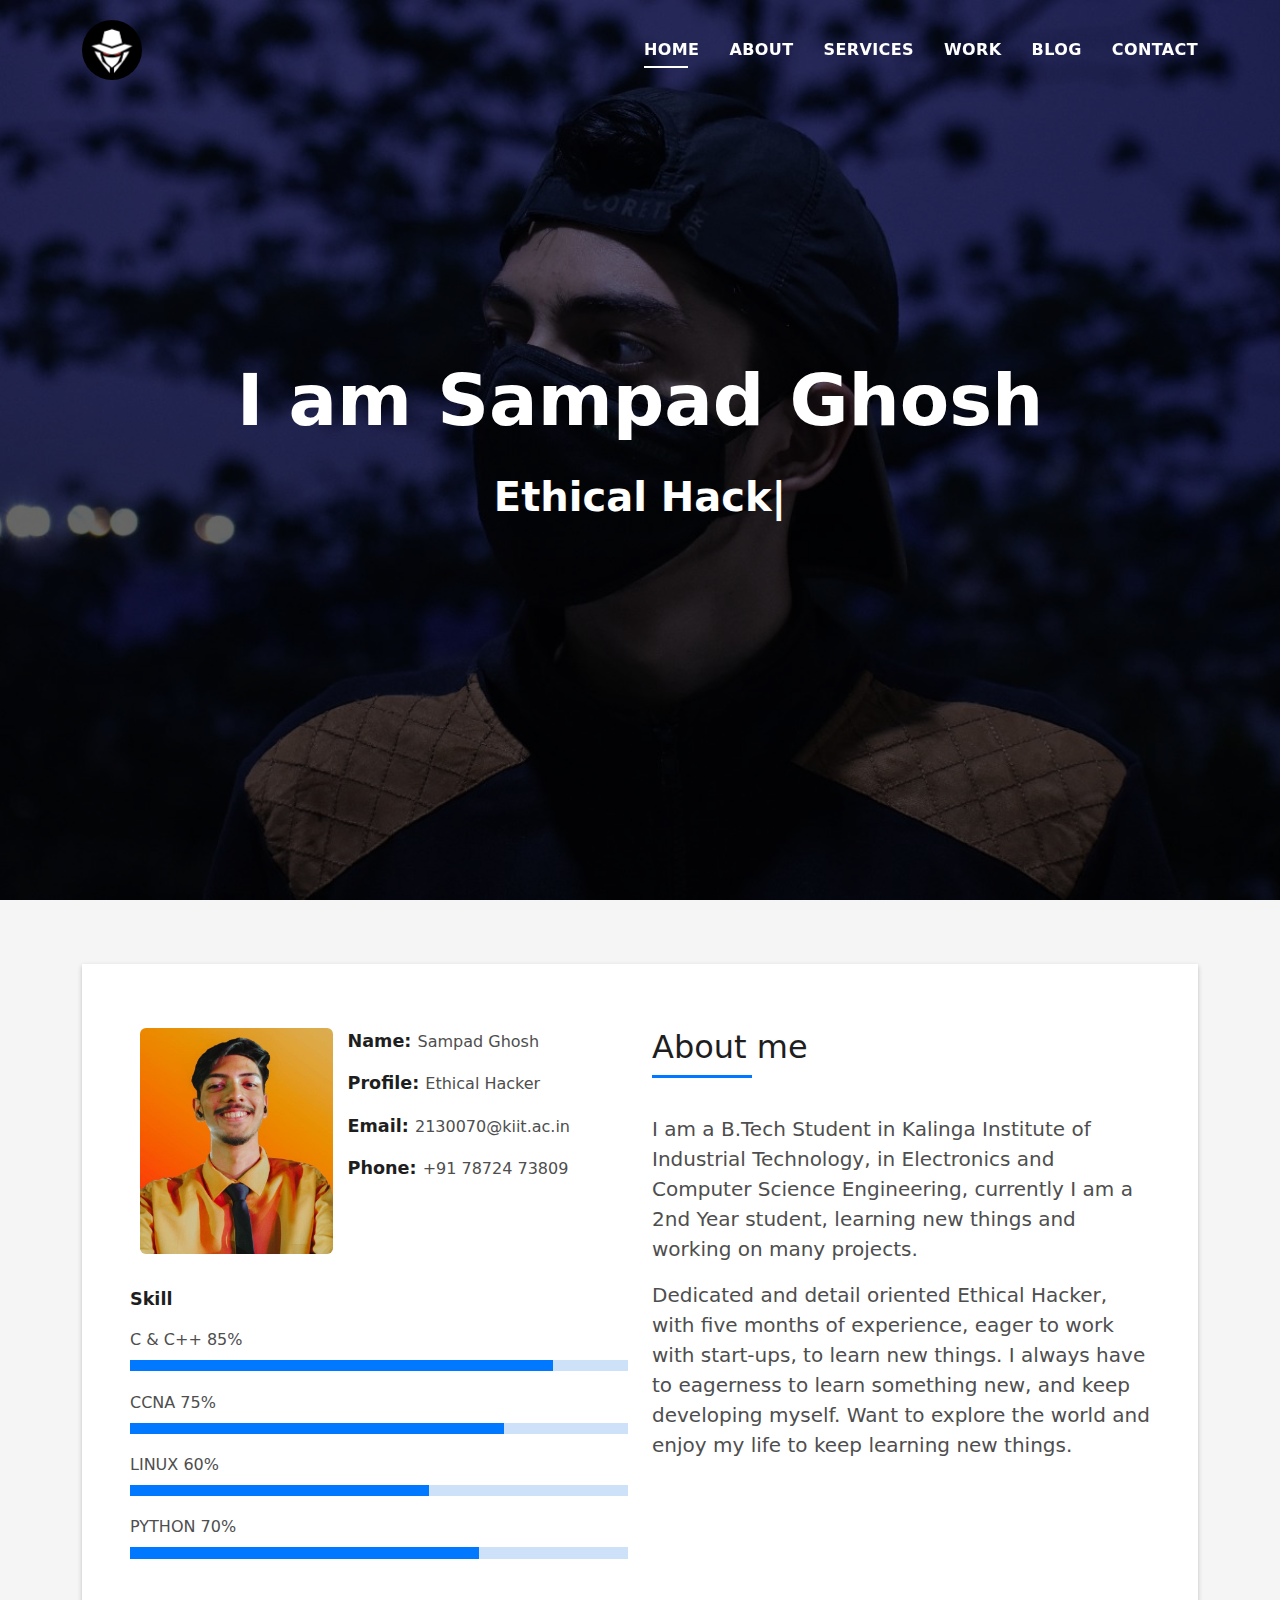
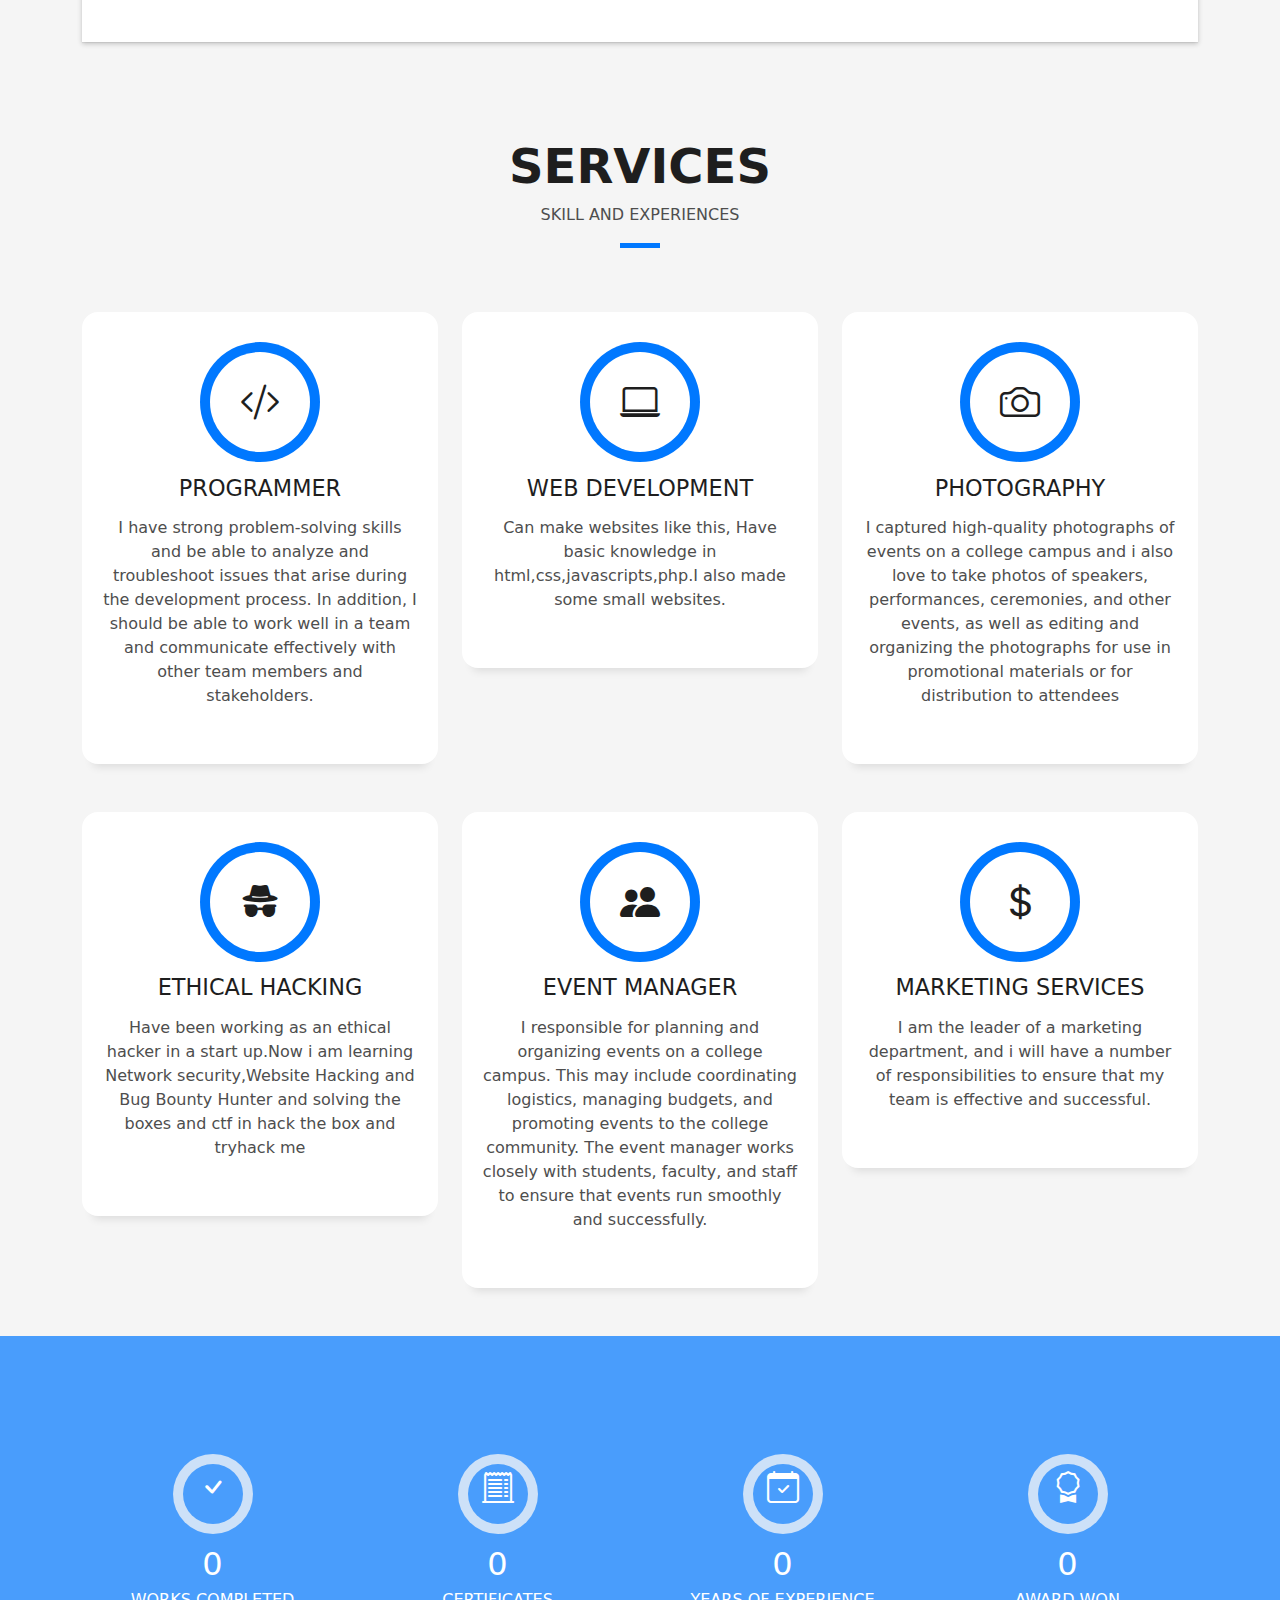
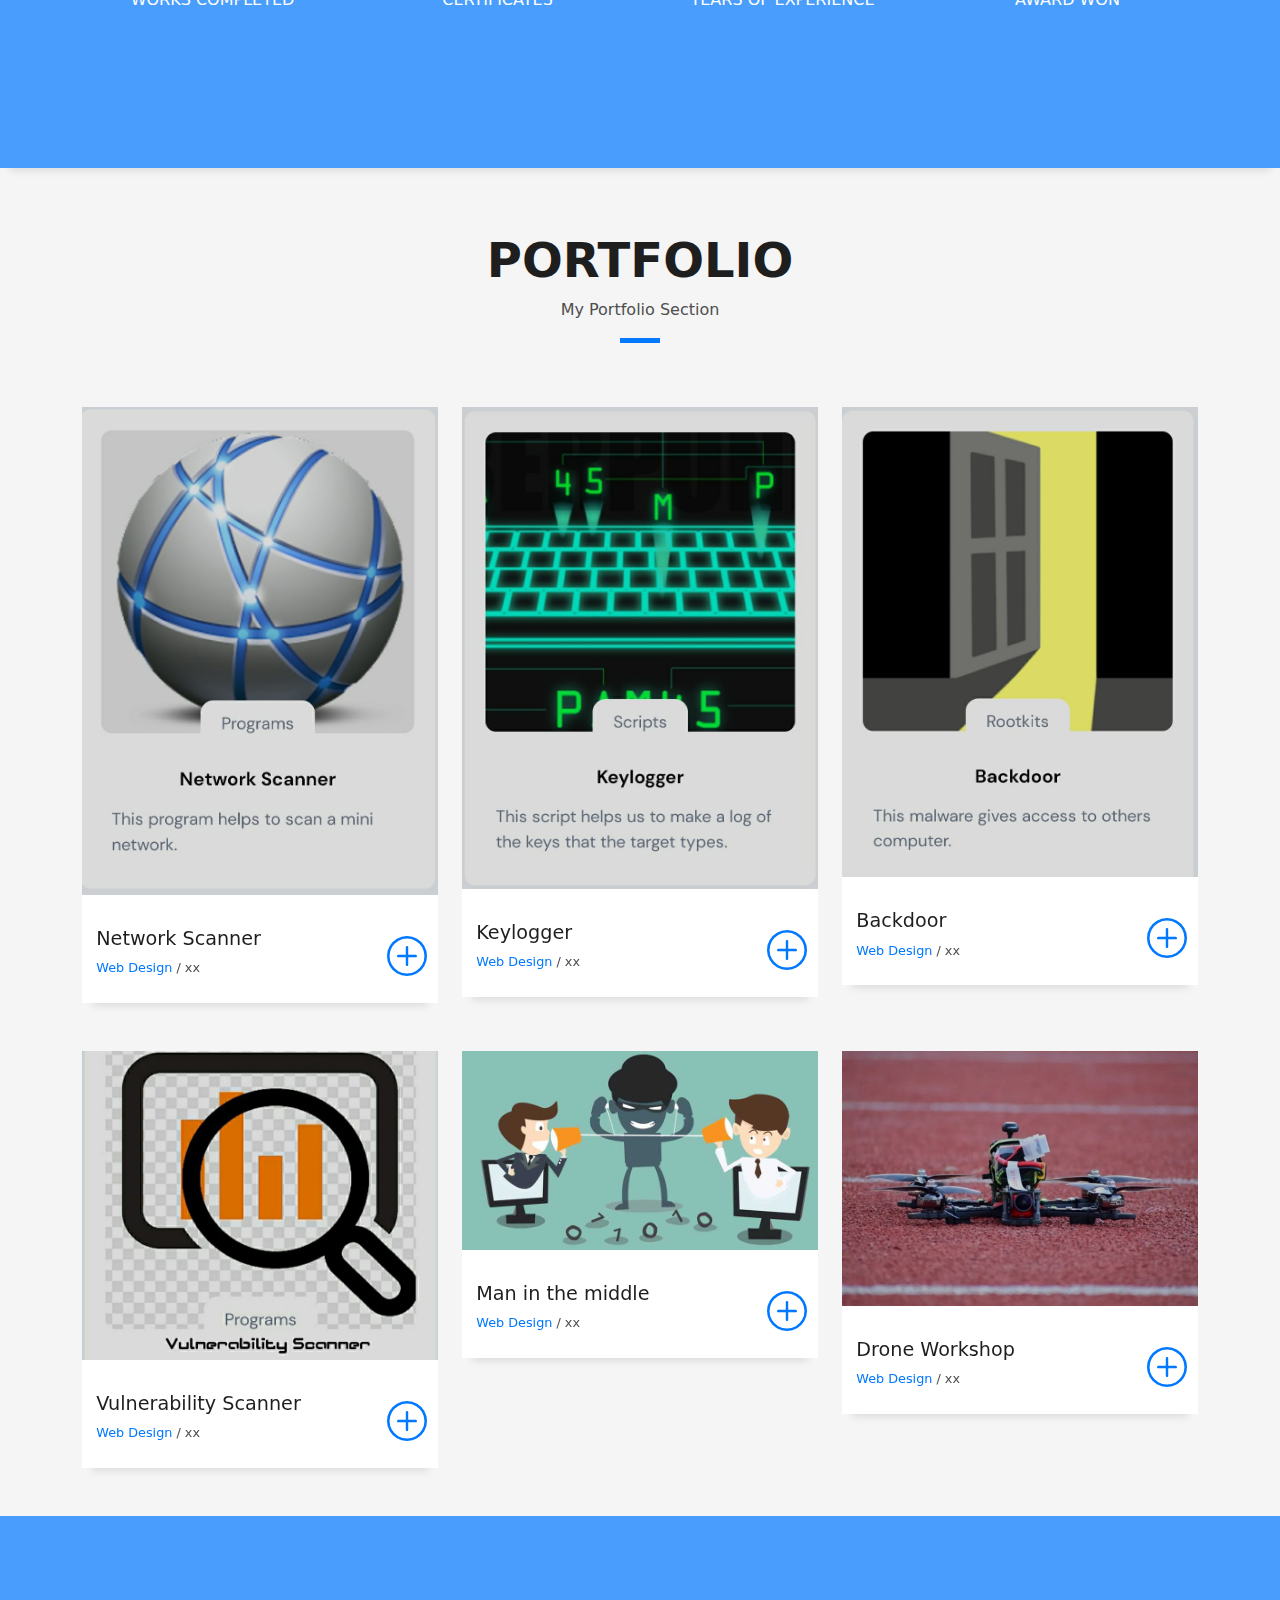
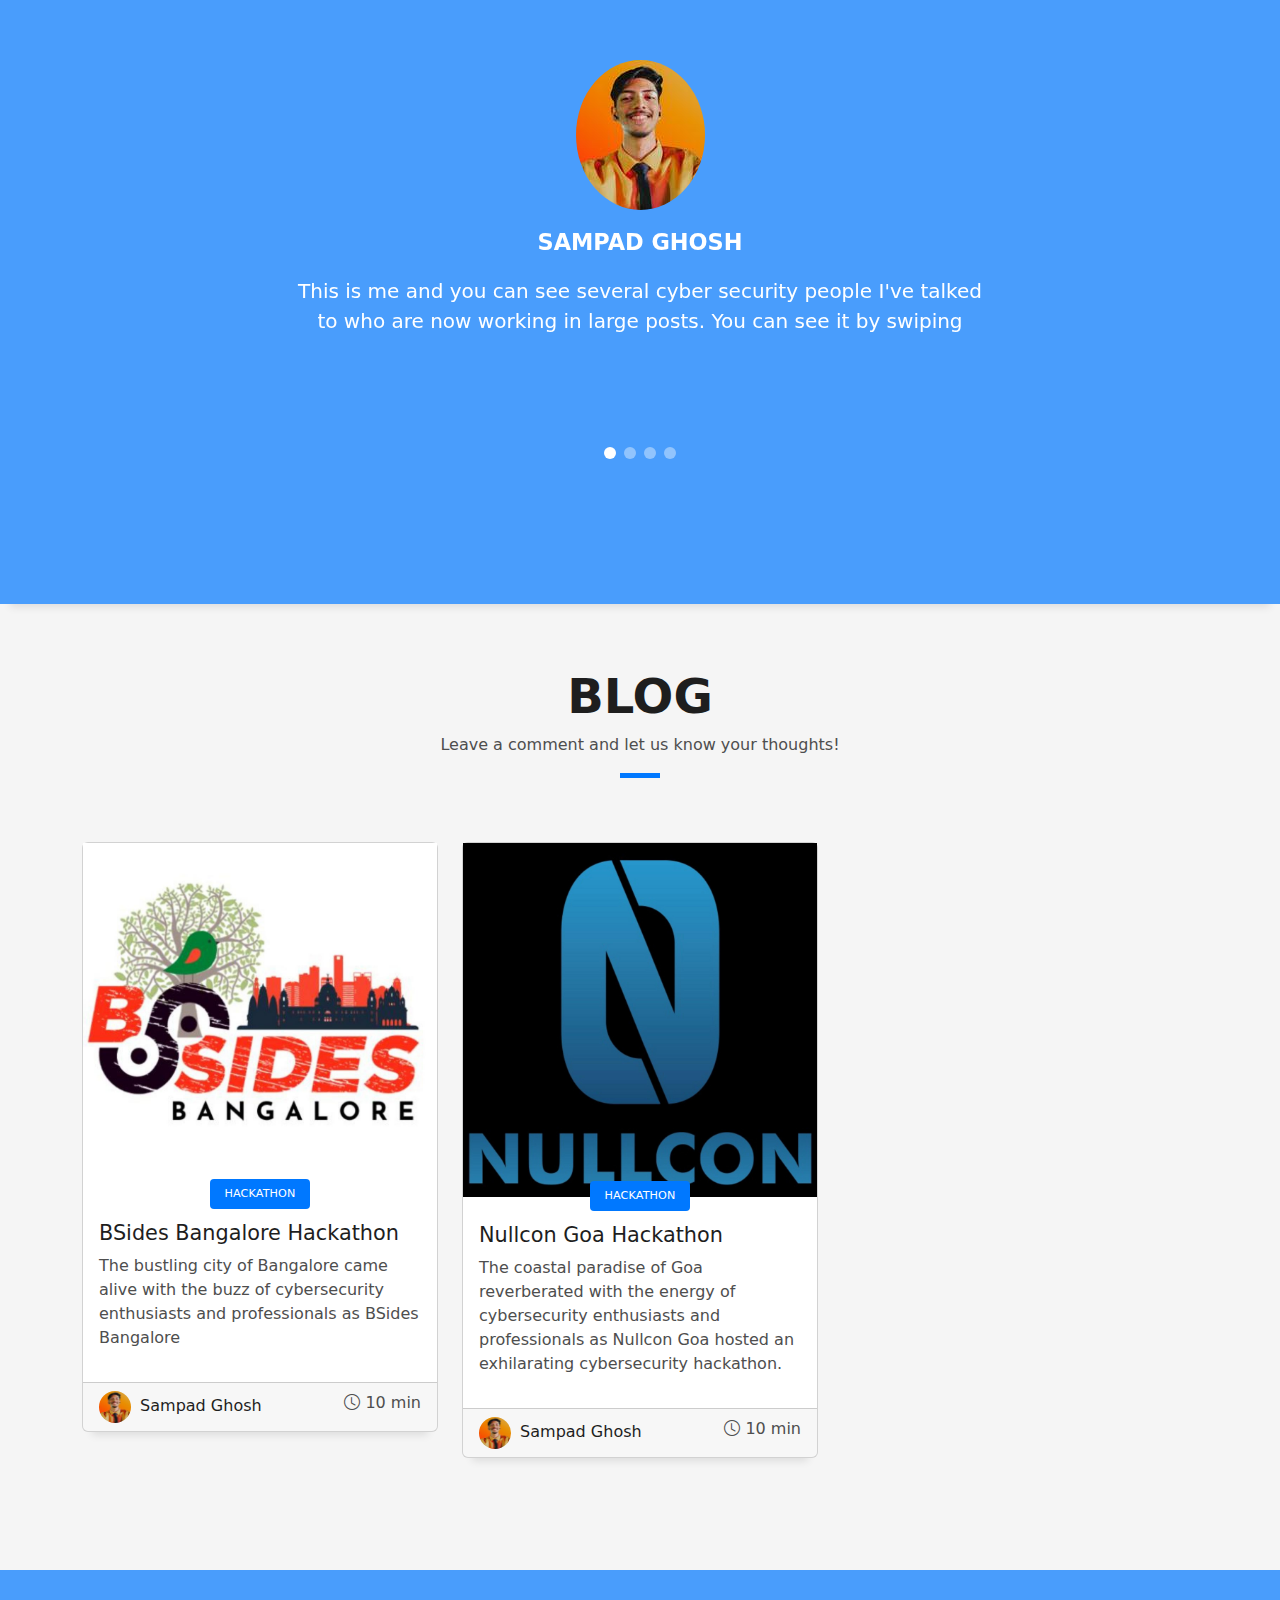
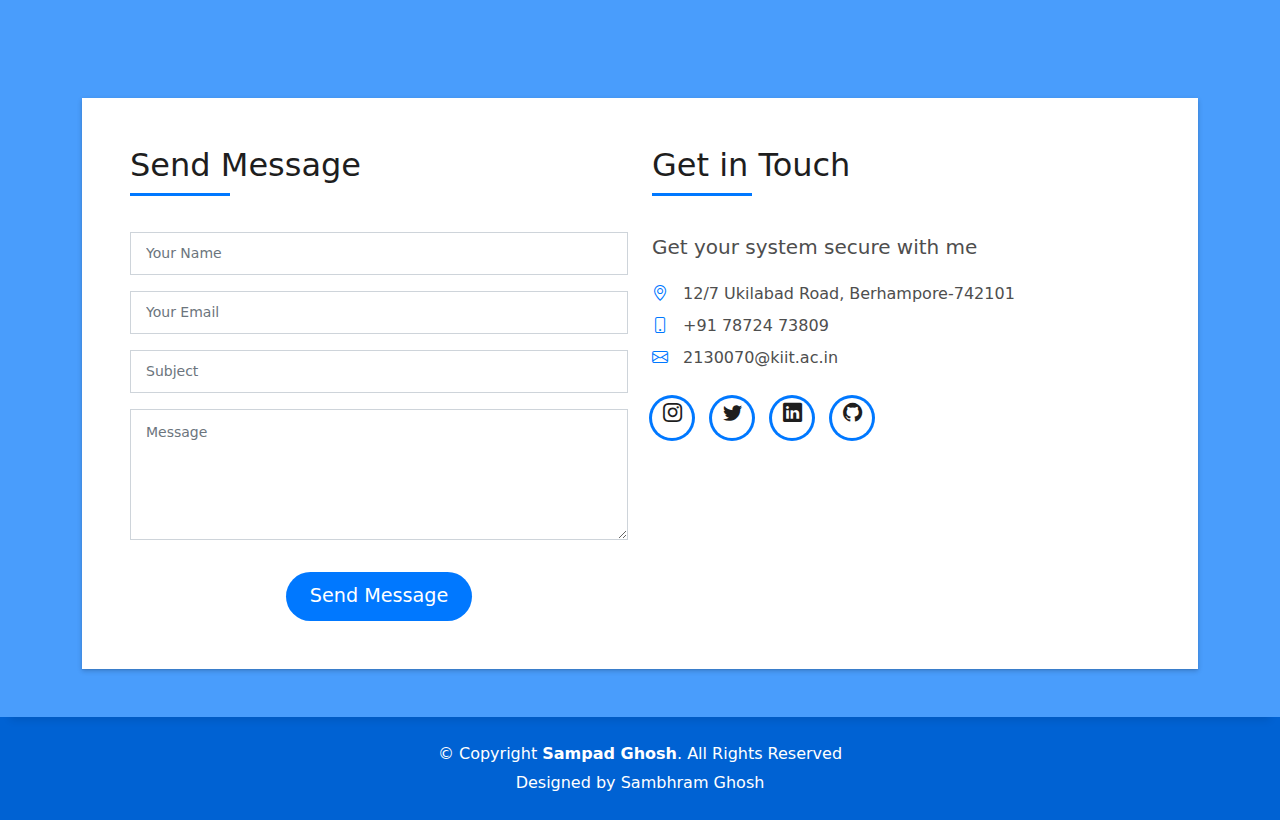
==== index.html @ 8aab6b0f "Update index.html" ====
<!DOCTYPE html>
<html lang="en">

<head>
  <meta charset="utf-8">
  <meta content="width=device-width, initial-scale=1.0" name="viewport">

  <title>Sampad Ghosh</title>
  <meta content="" name="description">
  <meta content="" name="keywords">

  <!-- Favicons -->
  <link href="assets/img/portfoliologo.jpg" rel="icon">
  <link href="assets/img/apple-touch-icon.png" rel="apple-touch-icon">

  <!-- Vendor CSS Files -->
  <link href="assets/vendor/bootstrap/css/bootstrap.min.css" rel="stylesheet">
  <link href="assets/vendor/bootstrap-icons/bootstrap-icons.css" rel="stylesheet">
  <link href="assets/vendor/glightbox/css/glightbox.min.css" rel="stylesheet">
  <link href="assets/vendor/swiper/swiper-bundle.min.css" rel="stylesheet">

  <!-- Template Main CSS File -->
  <link href="assets/css/style.css" rel="stylesheet">

  <!-- =======================================================
  * Template Name: DevFolio - v4.10.0
  * Template URL: https://bootstrapmade.com/devfolio-bootstrap-portfolio-html-template/
  * Author: BootstrapMade.com
  * License: https://bootstrapmade.com/license/
  ======================================================== -->
</head>

<body>

  <!-- ======= Header ======= -->
  <header id="header" class="fixed-top">
    <div class="container d-flex align-items-center justify-content-between">
      <img src="assets/img/portfoliologo.jpg" alt="" width="60px" height="60px" style="border-radius:50%">
      <h1 class="logo" style="float: left;"><a href="index.html"></a></h1>
      <!-- Uncomment below if you prefer to use an image logo -->
       <!--<a href="index.html" class="logo"><img src="assets/img/logo.png" alt="" class="img-fluid"></a>-->

      <nav id="navbar" class="navbar">
        <ul>
          <li><a class="nav-link scrollto active" href="#hero">Home</a></li>
          <li><a class="nav-link scrollto" href="#about">About</a></li>
          <li><a class="nav-link scrollto" href="#services">Services</a></li>
          <li><a class="nav-link scrollto " href="#work">Work</a></li>
          <li><a class="nav-link scrollto " href="#blog">Blog</a></li> 
          <!--<li class="dropdown"><a href="#"><span>Drop Down</span> <i class="bi bi-chevron-down"></i></a>
            <ul>
              <li><a href="#">Drop Down 1</a></li>
              <li class="dropdown"><a href="#"><span>Deep Drop Down</span> <i class="bi bi-chevron-right"></i></a>
                <ul>
                  <li><a href="#">Deep Drop Down 1</a></li>
                  <li><a href="#">Deep Drop Down 2</a></li>
                  <li><a href="#">Deep Drop Down 3</a></li>
                  <li><a href="#">Deep Drop Down 4</a></li>
                  <li><a href="#">Deep Drop Down 5</a></li>
                </ul>
              </li>
              <li><a href="#">Drop Down 2</a></li>
              <li><a href="#">Drop Down 3</a></li>
              <li><a href="#">Drop Down 4</a></li>
            </ul>
          </li>-->
          <li><a class="nav-link scrollto" href="#contact">Contact</a></li>
        </ul>
        <i class="bi bi-list mobile-nav-toggle"></i>
      </nav><!-- .navbar -->

    </div>
  </header><!-- End Header -->

  <!-- ======= Hero Section ======= -->
  <div id="hero" class="hero route bg-image" style="background-image: url(assets/img/back-img.jpeg)">
    <div class="overlay-itro"></div>
    <div class="hero-content display-table">
      <div class="table-cell">
        <div class="container">
          <!--<p class="display-6 color-d">Hello, world!</p>-->
          <h1 class="hero-title mb-4">I am Sampad Ghosh </h1>
          <p class="hero-subtitle"><span class="typed" data-typed-items="Ethical Hacker, Programmer, Software Student, Developer, Photographer"></span></p>
          <!-- <p class="pt-3"><a class="btn btn-primary btn js-scroll px-4" href="#about" role="button">Learn More</a></p> -->
        </div>
      </div>
    </div>
  </div><!-- End Hero Section -->

  <main id="main">

    <!-- ======= About Section ======= -->
    <section id="about" class="about-mf sect-pt4 route">
      <div class="container">
        <div class="row">
          <div class="col-sm-12">
            <div class="box-shadow-full">
              <div class="row">
                <div class="col-md-6">
                  <div class="row">
                    <div class="col-sm-6 col-md-5">
                      <div class="about-img">
                        <img src="assets/img/prof-img.jpg" class="img-fluid rounded b-shadow-a" alt="">
                      </div>
                    </div>
                    <div class="col-sm-6 col-md-7">
                      <div class="about-info">
                        <p><span class="title-s">Name: </span> <span>Sampad Ghosh</span></p>
                        <p><span class="title-s">Profile: </span> <span>Ethical Hacker</span></p>
                        <p><span class="title-s">Email: </span> <span>2130070@kiit.ac.in</span></p>
                        <p><span class="title-s">Phone: </span> <span>+91 78724 73809</span></p>
                      </div>
                    </div>
                  </div>
                  <div class="skill-mf">
                    <p class="title-s">Skill</p>
                    <span>C & C++</span> <span class="pull-right">85%</span>
                    <div class="progress">
                      <div class="progress-bar" role="progressbar" style="width: 85%;" aria-valuenow="85" aria-valuemin="0" aria-valuemax="100"></div>
                    </div>
                    <span>CCNA</span> <span class="pull-right">75%</span>
                    <div class="progress">
                      <div class="progress-bar" role="progressbar" style="width: 75%" aria-valuenow="75" aria-valuemin="0" aria-valuemax="100"></div>
                    </div>
                    <span>LINUX</span> <span class="pull-right">60%</span>
                    <div class="progress">
                      <div class="progress-bar" role="progressbar" style="width: 60%" aria-valuenow="60" aria-valuemin="0" aria-valuemax="100"></div>
                    </div>
                    <span>PYTHON</span> <span class="pull-right">70%</span>
                    <div class="progress">
                      <div class="progress-bar" role="progressbar" style="width: 70%" aria-valuenow="70" aria-valuemin="0" aria-valuemax="100"></div>
                    </div>
                  </div>
                </div>
                <div class="col-md-6">
                  <div class="about-me pt-4 pt-md-0">
                    <div class="title-box-2">
                      <h5 class="title-left">
                        About me
                      </h5>
                    </div>
                    <p class="lead">
                      I am a B.Tech Student in Kalinga Institute of Industrial Technology, in Electronics and Computer Science Engineering, currently
                      I am a 2nd Year student, learning new things and working on many projects.
                    </p>
                    <p class="lead">
                      Dedicated and detail oriented Ethical Hacker, with five months of experience, eager to work with start-ups, to learn new things.
                      I always have to eagerness to learn something new, and keep developing myself. Want to explore the world and enjoy my life to keep learning new
                      things.
                    </p>
                    <!--<p class="lead">
                      Nulla porttitor accumsan tincidunt. Quisque velit nisi, pretium ut lacinia in, elementum id enim.
                      Nulla porttitor accumsan
                      tincidunt. Mauris blandit aliquet elit, eget tincidunt nibh pulvinar a.
                    </p>
                  -->
                  </div>
                </div>
              </div>
            </div>
          </div>
        </div>
      </div>
    </section><!-- End About Section -->

    <!-- ======= Services Section ======= -->
    <section id="services" class="services-mf pt-5 route">
      <div class="container">
        <div class="row">
          <div class="col-sm-12">
            <div class="title-box text-center">
              <h3 class="title-a">
                Services
              </h3>
              <p class="subtitle-a">
                SKILL AND EXPERIENCES
              </p>
              <div class="line-mf"></div>
            </div>
          </div>
        </div>
        <div class="row">
          <div class="col-md-4">
            <div class="service-box">
              <div class="service-ico">
                <span class="ico-circle"><i class="bi bi-code-slash"></i></span>
              </div>
              <div class="service-content">
                <h2 class="s-title">Programmer</h2>
                <p class="s-description text-center">
                  I have strong problem-solving skills and be able to analyze and troubleshoot issues that arise during the development process. In addition, I should be able to work well in a team and communicate effectively with other team members and stakeholders.
                </p>
              </div>
            </div>
          </div>
          <div class="col-md-4">
            <div class="service-box">
              <div class="service-ico">
                <span class="ico-circle"><i class="bi bi-laptop"></i></span>
              </div>
              <div class="service-content">
                <h2 class="s-title">Web Development</h2>
                <p class="s-description text-center">
                  Can make websites like this, Have basic knowledge in html,css,javascripts,php.I also made some small websites.
                </p>
              </div>
            </div>
          </div>
          <div class="col-md-4">
            <div class="service-box">
              <div class="service-ico">
                <span class="ico-circle"><i class="bi bi-camera"></i></span>
              </div>
              <div class="service-content">
                <h2 class="s-title">Photography</h2>
                <p class="s-description text-center">
                  I captured high-quality photographs of events on a college campus and i also love to take photos of speakers, performances, ceremonies, and other events, as well as editing and organizing the photographs for use in promotional materials or for distribution to attendees
                </p>
              </div>
            </div>
          </div>
          <div class="col-md-4">
            <div class="service-box">
              <div class="service-ico">
                <span class="ico-circle"><i class="bi bi-incognito"></i></span>
              </div>
              <div class="service-content">
                <h2 class="s-title">Ethical Hacking</h2>
                <p class="s-description text-center">

                 Have been working as an ethical hacker in a start up.Now i am learning Network security,Website Hacking and Bug Bounty Hunter and solving the boxes and ctf in hack the box and tryhack me
                </p>
              </div>
            </div>
          </div>
          <div class="col-md-4">
            <div class="service-box">
              <div class="service-ico">
                <span class="ico-circle"><i class="bi bi-people-fill"></i></span>
              </div>
              <div class="service-content">
                <h2 class="s-title">Event Manager</h2>
                <p class="s-description text-center">
                  I responsible for planning and organizing events on a college campus. This may include coordinating logistics, managing budgets, and promoting events to the college community. The event manager works closely with students, faculty, and staff to ensure that events run smoothly and successfully.
                  
                  
                </p>
              </div>
            </div>
          </div>
          <div class="col-md-4">
            <div class="service-box">
              <div class="service-ico">
                <span class="ico-circle"><i class="bi bi-currency-dollar"></i></span>
              </div>
              <div class="service-content">
                <h2 class="s-title">Marketing Services</h2>
                <p class="s-description text-center">
                  I am the leader of a marketing department, and i will have a number of responsibilities to ensure that my team is effective and successful.
                </p>
              </div>
            </div>
          </div>
        </div>
      </div>
    </section><!-- End Services Section -->

    <!-- ======= Counter Section ======= -->
    <div class="section-counter paralax-mf bg-image" style="background-image: url(assets/img/counters-bg.jpg)">
      <div class="overlay-mf"></div>
      <div class="container position-relative">
        <div class="row">
          <div class="col-sm-3 col-lg-3">
            <div class="counter-box counter-box pt-4 pt-md-0">
              <div class="counter-ico">
                <span class="ico-circle"><i class="bi bi-check"></i></span>
              </div>
              <div class="counter-num">
                <p data-purecounter-start="0" data-purecounter-end="4" data-purecounter-duration="1" class="counter purecounter"></p>
                <span class="counter-text">WORKS COMPLETED</span>
              </div>
            </div>
          </div>
          <div class="col-sm-3 col-lg-3">
            <div class="counter-box pt-4 pt-md-0">
              <div class="counter-ico">
                <span class="ico-circle"><i class="bi bi-receipt-cutoff"></i></span>
              </div>
              <div class="counter-num">
                <p data-purecounter-start="0" data-purecounter-end="8" data-purecounter-duration="1" class="counter purecounter"></p>
                <span class="counter-text">CERTIFICATES</span>
              </div>
            </div>
          </div>
          <div class="col-sm-3 col-lg-3">
            <div class="counter-box pt-4 pt-md-0">
              <div class="counter-ico">
                <span class="ico-circle"><i class="bi bi-calendar-check"></i></span>
              </div>
              <div class="counter-num">
                <p data-purecounter-start="0" data-purecounter-end="2" data-purecounter-duration="1" class="counter purecounter"></p>
                <span class="counter-text">YEARS OF EXPERIENCE</span>
              </div>
            </div>
          </div>
          <div class="col-sm-3 col-lg-3">
            <div class="counter-box pt-4 pt-md-0">
              <div class="counter-ico">
                <span class="ico-circle"><i class="bi bi-award"></i></span>
              </div>
              <div class="counter-num">
                <p data-purecounter-start="0" data-purecounter-end="2" data-purecounter-duration="1" class="counter purecounter"></p>
                <span class="counter-text">AWARD WON</span>
              </div>
            </div>
          </div>
        </div>
      </div>
    </div><!-- End Counter Section -->

    <!-- ======= Portfolio Section ======= -->
    <section id="work" class="portfolio-mf sect-pt4 route">
      <div class="container">
        <div class="row">
          <div class="col-sm-12">
            <div class="title-box text-center">
              <h3 class="title-a">
                Portfolio
              </h3>
              <p class="subtitle-a">
                My Portfolio Section
              </p>
              <div class="line-mf"></div>
            </div>
          </div>
        </div>
        <div class="row">
          <div class="col-md-4">
            <div class="work-box">
              <a href="assets/img/Network Scanner.jpg" data-gallery="portfolioGallery" class="portfolio-lightbox">
                <div class="work-img">
                  <img src="assets/img/Network Scanner.jpg" alt="" class="img-fluid">
                </div>
              </a>
              <div class="work-content">
                <div class="row">
                  <div class="col-sm-8">
                    <h2 class="w-title">Network Scanner</h2>
                    <div class="w-more">
                      <span class="w-ctegory">Web Design</span> / <span class="w-date">xx</span>
                    </div>
                  </div>
                  <div class="col-sm-4">
                    <div class="w-like">
                      <a href="portfolio-details.html"> <span class="bi bi-plus-circle"></span></a>
                    </div>
                  </div>
                </div>
              </div>
            </div>
          </div>
          <div class="col-md-4">
            <div class="work-box">
              <a href="assets/img/Keylogger.jpg" data-gallery="portfolioGallery" class="portfolio-lightbox">
                <div class="work-img">
                  <img src="assets/img/Keylogger.jpg" alt="" class="img-fluid">
                </div>
              </a>
              <div class="work-content">
                <div class="row">
                  <div class="col-sm-8">
                    <h2 class="w-title">Keylogger</h2>
                    <div class="w-more">
                      <span class="w-ctegory">Web Design</span> / <span class="w-date">xx</span>
                    </div>
                  </div>
                  <div class="col-sm-4">
                    <div class="w-like">
                      <a href="portfolio-details2.html"> <span class="bi bi-plus-circle"></span></a>
                    </div>
                  </div>
                </div>
              </div>
            </div>
          </div>
          <div class="col-md-4">
            <div class="work-box">
              <a href="assets/img/Backdoor.jpg" data-gallery="portfolioGallery" class="portfolio-lightbox">
                <div class="work-img">
                  <img src="assets/img/Backdoor.jpg" alt="" class="img-fluid">
                </div>
              </a>
              <div class="work-content">
                <div class="row">
                  <div class="col-sm-8">
                    <h2 class="w-title">Backdoor</h2>
                    <div class="w-more">
                      <span class="w-ctegory">Web Design</span> / <span class="w-date">xx</span>
                    </div>
                  </div>
                  <div class="col-sm-4">
                    <div class="w-like">
                      <a href="portfolio-details3.html"> <span class="bi bi-plus-circle"></span></a>
                    </div>
                  </div>
                </div>
              </div>
            </div>
          </div>
          <div class="col-md-4">
            <div class="work-box">
              <a href="assets/img/Vulnerability.jpg" data-gallery="portfolioGallery" class="portfolio-lightbox">
                <div class="work-img">
                  <img src="assets/img/Vulnerability.jpg" alt="" class="img-fluid">
                </div>
              </a>
              <div class="work-content">
                <div class="row">
                  <div class="col-sm-8">
                    <h2 class="w-title">Vulnerability Scanner</h2>
                    <div class="w-more">
                      <span class="w-ctegory">Web Design</span> / <span class="w-date">xx</span>
                    </div>
                  </div>
                  <div class="col-sm-4">
                    <div class="w-like">
                      <a href="portfolio-details4.html"> <span class="bi bi-plus-circle"></span></a>
                    </div>
                  </div>
                </div>
              </div>
            </div>
          </div>
          <div class="col-md-4">
            <div class="work-box">
              <a href="assets/img/Maninthemiddle.jpg" data-gallery="portfolioGallery" class="portfolio-lightbox">
                <div class="work-img">
                  <img src="assets/img/Maninthemiddle.jpg" alt="" class="img-fluid">
                </div>
              </a>
              <div class="work-content">
                <div class="row">
                  <div class="col-sm-8">
                    <h2 class="w-title">Man in the middle</h2>
                    <div class="w-more">
                      <span class="w-ctegory">Web Design</span> / <span class="w-date">xx</span>
                    </div>
                  </div>
                  <div class="col-sm-4">
                    <div class="w-like">
                      <a href="portfolio-details5.html"> <span class="bi bi-plus-circle"></span></a>
                    </div>
                  </div>
                </div>
              </div>
            </div>
          </div>
          <div class="col-md-4">
            <div class="work-box">
              <a href="assets/img/Drone.jpg" data-gallery="portfolioGallery" class="portfolio-lightbox">
                <div class="work-img">
                  <img src="assets/img/Drone.jpg" alt="" class="img-fluid">
                </div>
              </a>
              <div class="work-content">
                <div class="row">
                  <div class="col-sm-8">
                    <h2 class="w-title">Drone Workshop</h2>
                    <div class="w-more">
                      <span class="w-ctegory">Web Design</span> / <span class="w-date">xx</span>
                    </div>
                  </div>
                  <div class="col-sm-4">
                    <div class="w-like">
                      <a href="portfolio-details6.html"> <span class="bi bi-plus-circle"></span></a>
                    </div>
                  </div>
                </div>
              </div>
            </div>
          </div>

        </div>
      </div>
    </section><!-- End Portfolio Section -->

    <!-- ======= Testimonials Section ======= -->
    <div class="testimonials paralax-mf bg-image" style="background-image: url(assets/img/overlay-bg.jpg)">
      <div class="overlay-mf"></div>
      <div class="container">
        <div class="row">
          <div class="col-md-12">

            <div class="testimonials-slider swiper" data-aos="fade-up" data-aos-delay="100">
              <div class="swiper-wrapper">

                <div class="swiper-slide">
                  <div class="testimonial-box">
                    <div class="author-test">
                      <img src="assets/img/testimonial-2.jpg" alt="" class="rounded-circle b-shadow-a">
                      <span class="author">SAMPAD GHOSH</span>
                    </div>
                    <div class="content-test">
                      <p class="description lead">
                        This is me and you can see several cyber security people I've talked to who are now working in large posts.  You can see it by swiping
                      </p>
                    </div>
                  </div>
                </div><!-- End testimonial item -->

                <div class="swiper-slide">
                  <div class="testimonial-box">
                    <div class="author-test">
                      <img src="assets/img/testimonial-4.jpg" alt="" class="rounded-circle b-shadow-a">
                      <span class="author">Sneha Banerjee</span>
                    </div>
                    <div class="content-test">
                      <p class="description lead">
                        Hlw Sampad! nice to meet you, My name is SNEHA BANERJEE and I'm working as an Azure Red Team professional, I simulate cyberattacks and enhance the security of Azure environments through penetration testing and red teaming exercises.
                      </p>
                    </div>
                  </div>
                </div><!-- End testimonial item -->
                <div class="swiper-slide">
                  <div class="testimonial-box">
                    <div class="author-test">
                      <img src="assets/img/testimonial-5.jpg" alt="" class="rounded-circle b-shadow-a">
                      <span class="author">Rohit Gautam</span>
                    </div>
                    <div class="content-test">
                      <p class="description lead"> 
                        Hlw Sampad! nice to meet you, My name is ROHIT GAUTAM and i'm working as an Entrepreneur,teacher,content creator,cybersecurity Evangelist 
                      </p>
                    </div>
                  </div>
                </div><!-- End testimonial item -->
                <div class="swiper-slide">
                  <div class="testimonial-box">
                    <div class="author-test">
                      <img src="assets/img/testimonial-6.jpg" alt="" class="rounded-circle b-shadow-a">
                      <span class="author">SAUMAY SRIVASTAVA</span>
                    </div>
                    <div class="content-test">
                      <p class="description lead">
                        Hlw Sampad! nice to meet you, My name is SAUMAY SRIVASTAVA and i'm working as an Darkweb Inhreat Intelligence Researcher and also i'm the founder at Threatcops.com.
                      </p>
                    </div>
                  </div>
                </div><!-- End testimonial item -->
              </div>
              <div class="swiper-pagination"></div>
            </div>
          

            <!-- <div id="testimonial-mf" class="owl-carousel owl-theme">
          
        </div> -->
          </div>
        </div>
      </div>
    </div><!-- End Testimonials Section -->

    <!-- ======= Blog Section ======= -->

     <section id="blog" class="blog-mf sect-pt4 route">
      <div class="container">
        <div class="row">
          <div class="col-sm-12">
            <div class="title-box text-center">
              <h3 class="title-a">
                Blog
              </h3>
              <p class="subtitle-a">
                Leave a comment and let us know your thoughts!
              </p>
              <div class="line-mf"></div>
            </div>
          </div>
        </div>
        <div class="row">
          <div class="col-md-4">
            <div class="card card-blog">
              <div class="card-img">
                <a href="blog-single.html"><img src="assets/img/post-1.jpg" alt="" class="img-fluid"></a>
              </div>
              <div class="card-body">
                <div class="card-category-box">
                  <div class="card-category">
                    <h6 class="category"> Hackathon</h6>
                  </div>
                </div>
                <h3 class="card-title"><a href="blog-single.html">BSides Bangalore Hackathon </a></h3>
                <p class="card-description">
                  The bustling city of Bangalore came alive with the buzz of 
                  cybersecurity enthusiasts and professionals 
                  as BSides Bangalore
                </p> 
              </div>
              <div class="card-footer">
                <div class="post-author">
                  <a href="#">
                    <img src="assets/img/testimonial-2.jpg" alt="" class="avatar rounded-circle">
                    <span class="author">Sampad Ghosh</span>
                  </a>
                </div>
                <div class="post-date">
                  <span class="bi bi-clock"></span> 10 min
                </div>
              </div>
            </div>
          </div>
          <div class="col-md-4">
            <div class="card card-blog">
              <div class="card-img">
                <a href="blog_2-single..html"><img src="assets/img/post-2.jpg" alt="" class="img-fluid"></a>
              </div>
              <div class="card-body">
                <div class="card-category-box">
                  <div class="card-category">
                    <h6 class="category">Hackathon </h6>
                  </div>
                </div>
                <h3 class="card-title"><a href="blog_2-single..html">Nullcon Goa Hackathon </a></h3>
                <p class="card-description">
                  The coastal paradise of Goa reverberated with the energy of cybersecurity enthusiasts and professionals as Nullcon Goa hosted an exhilarating cybersecurity hackathon.
                </p>
              </div>
              
              <div class="card-footer">
                <div class="post-author">
                  <a href="#">
                    <img src="assets/img/testimonial-2.jpg" alt="" class="avatar rounded-circle">
                    <span class="author">Sampad Ghosh</span>
                  </a>
                </div>
                <div class="post-date">
                  <span class="bi bi-clock"></span> 10 min
                </div>
              </div>
            </div>
          </div>
          <!--<div class="col-md-4">
            <div class="card card-blog">
              <div class="card-img">
                <a href="blog-single.html"><img src="assets/img/post-3.jpg" alt="" class="img-fluid"></a>
              </div>

              <div class="card-body">
                <div class="card-category-box">
                  <div class="card-category">
                    <h6 class="category">Web Design</h6>
                  </div>
                </div>
                <h3 class="card-title"><a href="blog-single.html">See more ideas about Travel</a></h3>
                <p class="card-description">
                  Proin eget tortor risus. Pellentesque in ipsum id orci porta dapibus. Praesent sapien massa, convallis
                  a pellentesque nec,
                  egestas non nisi.
                </p>
              </div>
              <div class="card-footer">
                <div class="post-author">
                  <a href="#">
                    <img src="assets/img/testimonial-2.jpg" alt="" class="avatar rounded-circle">
                    <span class="author">Sampad Ghosh</span>
                  </a>
                </div>
                <div class="post-date">
                  <span class="bi bi-clock"></span> 10 min
                </div>
              </div>
            </div>
          </div>
        </div>
      </div>-->
    
    </section><!-- End Blog Section -->
  

    <!-- ======= Contact Section ======= -->
    <section id="contact" class="paralax-mf footer-paralax bg-image sect-mt4 route" style="background-image: url(assets/img/overlay-bg.jpg)">
      <div class="overlay-mf"></div>
      <div class="container">
        <div class="row">
          <div class="col-sm-12">
            <div class="contact-mf">
              <div id="contact" class="box-shadow-full">
                <div class="row">
                  <div class="col-md-6">
                    <div class="title-box-2">
                      <h5 class="title-left">
                        Send Message
                      </h5>
                    </div>
                    <div>
                      <form action="forms/contact.php" method="post" role="form" class="php-email-form">
                        <div class="row">
                          <div class="col-md-12 mb-3">
                            <div class="form-group">
                              <input type="text" name="name" class="form-control" id="name" placeholder="Your Name" required>
                            </div>
                          </div>
                          <div class="col-md-12 mb-3">
                            <div class="form-group">
                              <input type="email" class="form-control" name="email" id="email" placeholder="Your Email" required>
                            </div>
                          </div>
                          <div class="col-md-12 mb-3">
                            <div class="form-group">
                              <input type="text" class="form-control" name="subject" id="subject" placeholder="Subject" required>
                            </div>
                          </div>
                          <div class="col-md-12">
                            <div class="form-group">
                              <textarea class="form-control" name="message" rows="5" placeholder="Message" required></textarea>
                            </div>
                          </div>
                          <div class="col-md-12 text-center my-3">
                            <div class="loading">Loading</div>
                            <div class="error-message"></div>
                            <div class="sent-message">Your message has been sent. Thank you!</div>
                          </div>
                          <div class="col-md-12 text-center">
                            <button type="submit" class="button button-a button-big button-rouded">Send Message</button>
                          </div>
                        </div>
                      </form>
                    </div>
                  </div>
                  <div class="col-md-6">
                    <div class="title-box-2 pt-4 pt-md-0">
                      <h5 class="title-left">
                        Get in Touch
                      </h5>
                    </div>
                    <div class="more-info">
                      <p class="lead">
                        Get your system secure with me 
                      </p>
                      <ul class="list-ico">
                        <li><span class="bi bi-geo-alt"></span> 12/7 Ukilabad Road, Berhampore-742101</li>
                        <li><span class="bi bi-phone"></span> +91 78724 73809</li>
                        <li><span class="bi bi-envelope"></span> 2130070@kiit.ac.in</li>
                      </ul>
                    </div>
                    <div class="socials">
                      <ul>
                        <li><a href="https://www.instagram.com/glitch_god_.in"><span class="ico-circle"><i class="bi bi-instagram"></i></span></a></li>
                        <li><a href="https://twitter.com/in_glitchgod/"><span class="ico-circle"><i class="bi bi-twitter"></i></span></a></li>
                        <li><a href="https://www.linkedin.com/in/sampad-ghosh-636576251"><span class="ico-circle"><i class="bi bi-linkedin"></i></span></a></li>
                        <li><a href="https://github.com/sampadghosh31"><span class="ico-circle"><i class="bi bi-github"></i></span></a></li>
                      </ul>
                    </div>
                  </div>
                </div>
              </div>
            </div>
          </div>
        </div>
      </div>
    </section><!-- End Contact Section -->

  </main><!-- End #main -->

  <!-- ======= Footer ======= -->
  <footer>
    <div class="container">
      <div class="row">
        <div class="col-sm-12">
          <div class="copyright-box">
            <p class="copyright">&copy; Copyright <strong>Sampad Ghosh</strong>. All Rights Reserved</p>
            <div class="credits">
              <!--
              All the links in the footer should remain intact.
              You can delete the links only if you purchased the pro version.
              Licensing information: https://bootstrapmade.com/license/
              Purchase the pro version with working PHP/AJAX contact form: https://bootstrapmade.com/buy/?theme=DevFolio
            -->
              Designed by <a href="https://bootstrapmade.com/">Sambhram Ghosh</a>
            </div>
          </div>
        </div>
      </div>
    </div>
  </footer><!-- End  Footer -->

  <div id="preloader"></div>
  <a href="#" class="back-to-top d-flex align-items-center justify-content-center"><i class="bi bi-arrow-up-short"></i></a>

  <!-- Vendor JS Files -->
  <script src="assets/vendor/purecounter/purecounter_vanilla.js"></script>
  <script src="assets/vendor/bootstrap/js/bootstrap.bundle.min.js"></script>
  <script src="assets/vendor/glightbox/js/glightbox.min.js"></script>
  <script src="assets/vendor/swiper/swiper-bundle.min.js"></script>
  <script src="assets/vendor/typed.js/typed.min.js"></script>
  <script src="assets/vendor/php-email-form/validate.js"></script>

  <!-- Template Main JS File -->
  <script src="assets/js/main.js"></script>

</body>

</html>
---- assets/css/style.css ----
/**
* Template Name: DevFolio - v4.10.0
* Template URL: https://bootstrapmade.com/devfolio-bootstrap-portfolio-html-template/
* Author: BootstrapMade.com
* License: https://bootstrapmade.com/license/
*/

/*--------------------------------------------------------------
# General
--------------------------------------------------------------*/
body {
  background-color: #f5f5f5;
  color: #4e4e4e;
}

h1,
h2,
h3,
h4,
h5,
h6 {
  color: #1e1e1e;
}

a {
  color: #1e1e1e;
  text-decoration: none;
  transition: all 0.5s ease-in-out;
}

a:hover {
  color: #0078ff;
  text-decoration: none;
  transition: all 0.5s ease-in-out;
}

.p-r {
  position: relative;
}

.color-a {
  text-decoration: none;
  color: #0078ff;
}

.color-d {
  color: #f5f5f5;
}

.color-text-a {
  text-decoration: none;
  color: #4e4e4e;
}

.box-shadow,
.card-blog,
.work-box,
.service-box,
.paralax-mf {
  box-shadow: 0 13px 8px -10px rgba(0, 0, 0, 0.1);
}

.box-shadow-a,
.button:hover {
  text-decoration: none;
  box-shadow: 0 0 0 4px #cde1f8;
}

.display-5 {
  font-size: 2.5rem;
  font-weight: 300;
  line-height: 1.1;
}

.display-6 {
  font-size: 2rem;
  font-weight: 300;
  line-height: 1.1;
}

.avatar {
  width: 32px;
  height: 32px;
  margin-right: 4px;
  overflow: hidden;
}

.bg-image {
  background-repeat: no-repeat;
  background-attachment: fixed;
  background-size: cover;
  background-position: center center;
}

@media (max-width: 1024px) {
  .bg-image {
    background-attachment: scroll;
  }
}

.overlay-mf {
  background-color: #0078ff;
}

.overlay-mf {
  position: absolute;
  top: 0;
  left: 0px;
  padding: 0;
  height: 100%;
  width: 100%;
  opacity: 0.7;
}

.paralax-mf {
  position: relative;
  padding: 8rem 0;
}

.display-table {
  width: 100%;
  height: 100%;
  display: table;
}

.table-cell {
  display: table-cell;
  vertical-align: middle;
}

/*--/ Sections /--*/
.sect-4 {
  padding: 4rem 0;
}

.sect-pt4 {
  padding-top: 4rem;
}

.sect-mt4 {
  margin-top: 4rem;
}

/*--/ Title s /--*/
.title-s {
  font-weight: 600;
  color: #1e1e1e;
  font-size: 1.1rem;
}

/*--/ Title A /--*/
.title-box {
  margin-bottom: 4rem;
}

.title-a {
  text-decoration: none;
  font-size: 3rem;
  font-weight: bold;
  text-transform: uppercase;
}

.subtitle-a {
  text-decoration: none;
  color: #4e4e4e;
}

.line-mf {
  width: 40px;
  height: 5px;
  background-color: #0078ff;
  margin: 0 auto;
}

/*--/ Title Left /--*/
.title-box-2 {
  margin-bottom: 3rem;
}

.title-left {
  font-size: 2rem;
  position: relative;
}

.title-left:before {
  content: "";
  position: absolute;
  height: 3px;
  background-color: #0078ff;
  width: 100px;
  bottom: -12px;
}

/*------/ Box /------*/
.box-pl2 {
  padding-left: 2rem;
}

.box-shadow-full {
  padding: 3rem 1.25rem;
  position: relative;
  background-color: #fff;
  margin-bottom: 3rem;
  z-index: 2;
  box-shadow: 0 1px 1px 0 rgba(0, 0, 0, 0.06), 0 2px 5px 0 rgba(0, 0, 0, 0.2);
}

@media (min-width: 768px) {
  .box-shadow-full {
    padding: 3rem;
  }
}

/*------/ Socials /------*/
.socials {
  padding: 1.5rem 0;
}

.socials ul li {
  display: inline-block;
}

.socials .ico-circle {
  height: 40px;
  width: 40px;
  font-size: 1.2rem;
  border-radius: 50%;
  line-height: 1.6;
  margin: 0 15px 0 0;
  box-shadow: 0 0 0 3px #0078ff;
  transition: all 500ms ease;
}

.socials .ico-circle:hover {
  background-color: #0078ff;
  color: #fff;
  box-shadow: 0 0 0 3px blue;
  transition: all 500ms ease;
}

/*------/ Ul resect /------*/
.ul-resect,
.widget-tags ul,
.widget-sidebar .list-sidebar,
.box-comments .list-comments,
.blog-wrapper .post-meta ul,
.list-ico,
.socials ul {
  list-style: none;
  padding-left: 0;
  margin-bottom: 0;
}

.list-ico {
  line-height: 2;
}

.list-ico span {
  color: #0078ff;
  margin-right: 10px;
}

/*------/ Ico Circle /------*/
.ico-circle {
  height: 100px;
  width: 100px;
  font-size: 2rem;
  border-radius: 50%;
  line-height: 1.55;
  margin: 0 auto;
  text-align: center;
  box-shadow: 0 0 0 10px #0078ff;
  display: block;
}

/*------/ Owl Carousel /------*/
.owl-theme .owl-dots {
  text-align: center;
  margin-top: 18px;
}

.owl-theme .owl-dots .owl-dot {
  display: inline-block;
}

.owl-theme .owl-dots .owl-dot span {
  width: 18px;
  height: 7px;
  margin: 5px 5px;
  background: #cde1f8;
  border: 0px solid #cde1f8;
  display: block;
  transition: all 0.6s ease-in-out;
  cursor: pointer;
}

.owl-theme .owl-dots .owl-dot:hover span {
  background-color: #cde1f8;
}

.owl-theme .owl-dots .owl-dot.active span {
  background-color: #1B1B1B;
  width: 25px;
}

/*--/ Scrolltop s /--*/
.scrolltop-mf {
  position: relative;
  display: none;
}

.scrolltop-mf span {
  z-index: 999;
  position: fixed;
  width: 42px;
  height: 42px;
  background-color: #0078ff;
  opacity: 0.7;
  font-size: 1.6rem;
  line-height: 1.5;
  text-align: center;
  color: #fff;
  top: auto;
  left: auto;
  right: 30px;
  bottom: 50px;
  cursor: pointer;
  border-radius: 50%;
}

/*--------------------------------------------------------------
# Back to top button
--------------------------------------------------------------*/
.back-to-top {
  position: fixed;
  visibility: hidden;
  opacity: 0;
  right: 15px;
  bottom: 15px;
  z-index: 996;
  background: #0078ff;
  width: 40px;
  height: 40px;
  border-radius: 50px;
  transition: all 0.4s;
}

.back-to-top i {
  font-size: 28px;
  color: #fff;
  line-height: 0;
}

.back-to-top:hover {
  background: #298eff;
  color: #fff;
}

.back-to-top.active {
  visibility: visible;
  opacity: 1;
}

/*------/ Prelaoder /------*/
#preloader {
  position: fixed;
  top: 0;
  left: 0;
  right: 0;
  bottom: 0;
  z-index: 9999;
  overflow: hidden;
  background: #fff;
}

#preloader:before {
  content: "";
  position: fixed;
  top: calc(50% - 30px);
  left: calc(50% - 30px);
  border: 6px solid #f2f2f2;
  border-top: 6px solid #0078ff;
  border-radius: 50%;
  width: 60px;
  height: 60px;
  -webkit-animation: animate-preloader 1s linear infinite;
  animation: animate-preloader 1s linear infinite;
}

@-webkit-keyframes animate-preloader {
  0% {
    transform: rotate(0deg);
  }

  100% {
    transform: rotate(360deg);
  }
}

@keyframes animate-preloader {
  0% {
    transform: rotate(0deg);
  }

  100% {
    transform: rotate(360deg);
  }
}

/*------/ Button /------*/
.button {
  display: inline-block;
  padding: 0.3rem 0.6rem;
  text-align: center;
  vertical-align: middle;
  -webkit-user-select: none;
  -moz-user-select: none;
  user-select: none;
  font-size: 1rem;
  border-radius: 0.3rem;
  border: 1px solid transparent;
  transition: all 500ms ease;
  cursor: pointer;
}

.button:focus {
  outline: 0;
}

.button:hover {
  background-color: #0062d3;
  color: #fff;
  transition: all 500ms ease;
}

.button-a {
  text-decoration: none;
  background-color: #0078ff;
  color: #fff;
  border-color: #cde1f8;
}

.button-big {
  padding: 0.9rem 2.3rem;
  font-size: 1.2rem;
}

.button-rouded {
  border-radius: 5rem;
}

.btn-lg {
  padding: 0.5rem 1rem;
  font-size: 1.25rem;
  line-height: 1.5;
  border-radius: 0.3rem;
}

/*--------------------------------------------------------------
# Header
--------------------------------------------------------------*/
#header {
  transition: all 0.5s;
  z-index: 997;
  padding: 20px 0;
}

#header .logo {
  font-size: 28px;
  margin: 0;
  padding: 0;
  font-weight: 600;
  letter-spacing: 1px;
}

#header .logo a {
  color: #fff;
}

#header .logo img {
  max-height: 40px;
}

#header.header-scrolled {
  background: rgba(0, 0, 0, 0.9);
  padding: 12px 0;
}

/*--------------------------------------------------------------
# Navigation Menu
--------------------------------------------------------------*/
/**
* Desktop Navigation 
*/
.navbar {
  padding: 0;
}

.navbar ul {
  margin: 0;
  padding: 0;
  display: flex;
  list-style: none;
  align-items: center;
}

.navbar li {
  position: relative;
}

.navbar>ul>li {
  white-space: nowrap;
  padding: 10px 0 10px 30px;
}

.navbar a,
.navbar a:focus {
  display: flex;
  align-items: center;
  justify-content: space-between;
  color: #fff;
  font-size: 16px;
  font-weight: 600;
  padding: 0;
  white-space: nowrap;
  transition: 0.3s;
  letter-spacing: 0.4px;
  position: relative;
  text-transform: uppercase;
}

.navbar a i,
.navbar a:focus i {
  font-size: 12px;
  line-height: 0;
  margin-left: 5px;
}

.navbar>ul>li>a:before {
  content: "";
  position: absolute;
  width: 100%;
  height: 2px;
  bottom: -6px;
  left: 0;
  width: 0;
  background-color: #fff;
  visibility: hidden;
  transition: all 0.3s ease-in-out 0s;
}

.navbar a:hover:before,
.navbar li:hover>a:before,
.navbar .active:before {
  visibility: visible;
  width: 80%;
}

.navbar a:hover,
.navbar .active,
.navbar .active:focus,
.navbar li:hover>a {
  color: #fff;
}

.navbar .dropdown ul {
  display: block;
  position: absolute;
  left: 30px;
  top: calc(100% + 30px);
  margin: 0;
  padding: 10px 0;
  z-index: 99;
  opacity: 0;
  visibility: hidden;
  background: #fff;
  box-shadow: 0px 0px 30px rgba(127, 137, 161, 0.25);
  transition: 0.3s;
}

.navbar .dropdown ul li {
  min-width: 200px;
}

.navbar .dropdown ul a {
  padding: 10px 20px;
  font-size: 14px;
  text-transform: none;
  color: #4e4e4e;
}

.navbar .dropdown ul a i {
  font-size: 12px;
}

.navbar .dropdown ul a:hover,
.navbar .dropdown ul .active:hover,
.navbar .dropdown ul li:hover>a {
  color: #0078ff;
}

.navbar .dropdown:hover>ul {
  opacity: 1;
  top: 100%;
  visibility: visible;
}

.navbar .dropdown .dropdown ul {
  top: 0;
  left: calc(100% - 30px);
  visibility: hidden;
}

.navbar .dropdown .dropdown:hover>ul {
  opacity: 1;
  top: 0;
  left: 100%;
  visibility: visible;
}

@media (max-width: 1366px) {
  .navbar .dropdown .dropdown ul {
    left: -90%;
  }

  .navbar .dropdown .dropdown:hover>ul {
    left: -100%;
  }
}

/**
* Mobile Navigation 
*/
.mobile-nav-toggle {
  color: #fff;
  font-size: 28px;
  cursor: pointer;
  display: none;
  line-height: 0;
  transition: 0.5s;
}

@media (max-width: 991px) {
  .mobile-nav-toggle {
    display: block;
  }

  .navbar ul {
    display: none;
  }
}

.navbar-mobile {
  position: fixed;
  overflow: hidden;
  top: 0;
  right: 0;
  left: 0;
  bottom: 0;
  background: rgba(78, 78, 78, 0.9);
  transition: 0.3s;
  z-index: 999;
}

.navbar-mobile .mobile-nav-toggle {
  position: absolute;
  top: 15px;
  right: 15px;
}

.navbar-mobile ul {
  display: block;
  position: absolute;
  top: 55px;
  right: 15px;
  bottom: 15px;
  left: 15px;
  padding: 10px 0;
  background-color: #fff;
  overflow-y: auto;
  transition: 0.3s;
}

.navbar-mobile>ul>li {
  padding: 0;
}

.navbar-mobile a:hover:before,
.navbar-mobile li:hover>a:before,
.navbar-mobile .active:before {
  visibility: hidden;
}

.navbar-mobile a,
.navbar-mobile a:focus {
  padding: 10px 20px;
  font-size: 15px;
  color: #4e4e4e;
}

.navbar-mobile a:hover,
.navbar-mobile .active,
.navbar-mobile li:hover>a {
  color: #0078ff;
}

.navbar-mobile .getstarted,
.navbar-mobile .getstarted:focus {
  margin: 15px;
}

.navbar-mobile .dropdown ul {
  position: static;
  display: none;
  margin: 10px 20px;
  padding: 10px 0;
  z-index: 99;
  opacity: 1;
  visibility: visible;
  background: #fff;
  box-shadow: 0px 0px 30px rgba(127, 137, 161, 0.25);
}

.navbar-mobile .dropdown ul li {
  min-width: 200px;
}

.navbar-mobile .dropdown ul a {
  padding: 10px 20px;
}

.navbar-mobile .dropdown ul a i {
  font-size: 12px;
}

.navbar-mobile .dropdown ul a:hover,
.navbar-mobile .dropdown ul .active:hover,
.navbar-mobile .dropdown ul li:hover>a {
  color: #0078ff;
}

.navbar-mobile .dropdown>.dropdown-active {
  display: block;
}

/*--------------------------------------------------------------
# Hero Section
--------------------------------------------------------------*/
.hero {
  height: 100vh;
  position: relative;
  color: #fff;
}

.hero .hero-content {
  text-align: center;
  position: absolute;
}

.hero .overlay-itro {
  background-color: rgba(0, 0, 0,  1);
  position: absolute;
  top: 0;
  left: 0px;
  padding: 0;
  height: 100%;
  width: 100%;
  opacity: .6;
}

.hero .hero-title {
  color: #fff;
  font-weight: 600;
  font-size: 3rem;
}

@media (min-width: 768px) {
  .hero .hero-title {
    font-size: 4.5rem;
  }
}

.hero .hero-subtitle {
  font-size: 1.5rem;
  font-weight: 600;
}

@media (min-width: 768px) {
  .hero .hero-subtitle {
    font-size: 2.5rem;
  }
}

.hero .text-slider-items {
  display: none;
}

.hero-single {
  height: 350px;
}

.hero-single .hero-content {
  margin-top: 30px;
}

.hero-single .hero-title {
  text-transform: uppercase;
  font-size: 3rem;
}

@media (min-width: 768px) {
  .hero-single .hero-title {
    font-size: 3.5rem;
  }
}

.hero-single .breadcrumb {
  background-color: transparent;
  color: #0078ff;
}

.hero-single .breadcrumb .breadcrumb-item:before {
  color: #cde1f8;
}

.hero-single .breadcrumb .breadcrumb-item.active {
  color: #cde1f8;
}

.hero-single .breadcrumb a {
  color: #fff;
}

/*--------------------------------------------------------------
# About
--------------------------------------------------------------*/
.about-mf .box-shadow-full {
  padding-top: 4rem;
  padding-bottom: 4rem;
}

.about-mf .about-img {
  margin-bottom: 2rem;
}

.about-mf .about-img img {
  margin-left: 10px;
}

@media (min-width: 767px) {
  .about-mf .box-pl2 {
    margin-top: 3rem;
    padding-left: 0rem;
  }
}

.skill-mf span {
  color: #4e4e4e;
}

.skill-mf .progress {
  background-color: #cde1f8;
  margin: 0.5rem 0 1.2rem 0;
  border-radius: 0;
  height: 0.7rem;
}

.skill-mf .progress .progress-bar {
  height: 0.7rem;
  background-color: #0078ff;
}

/*--------------------------------------------------------------
# Services
--------------------------------------------------------------*/
.service-box {
  background-color: #fff;
  padding: 2.5rem 1.3rem;
  border-radius: 1rem;
  margin-bottom: 3rem;
  text-align: center;
}

.service-box:hover .ico-circle {
  transition: all 500ms ease;
  color: #fff;
  background-color: #0078ff;
  box-shadow: 0 0 0 10px #cde1f8;
}

.service-box .service-ico {
  margin-bottom: 1rem;
  color: #1e1e1e;
}

.service-box .ico-circle {
  transition: all 500ms ease;
  display: inline-flex;
  align-items: center;
  justify-content: center;
}

.service-box .ico-circle i {
  line-height: 0;
  font-size: 40px;
}

.service-box .s-title {
  font-size: 1.4rem;
  text-transform: uppercase;
  text-align: center;
  padding: 0.4rem 0;
}

.service-box .s-description {
  color: #4e4e4e;
}

/*--------------------------------------------------------------
# Counter
--------------------------------------------------------------*/
.counter-box {
  color: #fff;
  text-align: center;
}

@media (min-width: 577px) {
  .counter-box {
    margin-bottom: 1.8rem;
  }
}

.counter-ico {
  margin-bottom: 1rem;
}

.counter-ico .ico-circle {
  height: 60px;
  width: 60px;
  line-height: 1.5;
  box-shadow: 0 0 0 10px #cde1f8;
}

.counter-num .counter {
  font-size: 2rem;
  margin-bottom: 0;
}

/*--------------------------------------------------------------
# Portfolio
--------------------------------------------------------------*/

.work-box {
  margin-bottom: 3rem;
  -webkit-backface-visibility: hidden;
  backface-visibility: hidden;
  background-color: #fff;
  
}

.work-box:hover img {
  transform: scale(1.3);
}

.work-img {
  display: block;
  overflow: hidden;
}

.work-img img {
  transition: all 1s;
}

.work-content {
  padding: 2rem 3% 1rem 4%;
}

.work-content .w-more {
  color: #4e4e4e;
  font-size: 0.8rem;
}

.work-content .w-more .w-ctegory {
  color: #0078ff;
}

.work-content .w-like {
  font-size: 2.5rem;
  color: #0078ff;
  float: right;
}

.work-content .w-like a {
  color: #0078ff;
}

.work-content .w-like .num-like {
  font-size: 0.7rem;
}

.w-title {
  font-size: 1.2rem;
}

/*--------------------------------------------------------------
# Portfolio Details
--------------------------------------------------------------*/
.portfolio-details {
  padding-top: 40px;
}

.portfolio-details .portfolio-details-slider img {
  width: 100%;
}

.portfolio-details .portfolio-details-slider .swiper-pagination {
  margin-top: 20px;
  position: relative;
}

.portfolio-details .portfolio-details-slider .swiper-pagination .swiper-pagination-bullet {
  width: 12px;
  height: 12px;
  background-color: #fff;
  opacity: 1;
  border: 1px solid #0078ff;
}

.portfolio-details .portfolio-details-slider .swiper-pagination .swiper-pagination-bullet-active {
  background-color: #0078ff;
}

.portfolio-details .portfolio-info {
  padding: 30px;
  box-shadow: 0px 0 30px rgba(78, 78, 78, 0.08);
}

.portfolio-details .portfolio-info h3 {
  font-size: 22px;
  font-weight: 700;
  margin-bottom: 20px;
  padding-bottom: 20px;
  border-bottom: 1px solid #eee;
}

.portfolio-details .portfolio-info ul {
  list-style: none;
  padding: 0;
  font-size: 15px;
}

.portfolio-details .portfolio-info ul li+li {
  margin-top: 10px;
}

.portfolio-details .portfolio-description {
  padding-top: 30px;
}

.portfolio-details .portfolio-description h2 {
  font-size: 26px;
  font-weight: 700;
  margin-bottom: 20px;
}

.portfolio-details .portfolio-description p {
  padding: 0;
}

/*--------------------------------------------------------------
# Testimonials
--------------------------------------------------------------*/
.testimonial-box {
  color: #fff;
  text-align: center;
}

.testimonial-box .author-test {
  margin-top: 1rem;
}

.testimonial-box .author-test img {
  margin: 0 auto;
}

.testimonial-box .author {
  color: #fff;
  text-transform: uppercase;
  font-weight: 600;
  margin: 1rem 0;
  display: block;
  font-size: 1.4rem;
}

.testimonial-box .comit {
  font-size: 2rem;
  color: #0078ff;
  background-color: #fff;
  width: 52px;
  height: 52px;
  display: block;
  margin: 0 auto;
  border-radius: 50%;
  line-height: 1.6;
}

@media (min-width: 768px) {
  .testimonial-box .description {
    padding: 0 5rem;
  }
}

@media (min-width: 992px) {
  .testimonial-box .description {
    padding: 0 8rem;
  }
}

@media (min-width: 1200px) {
  .testimonial-box .description {
    padding: 0 13rem;
  }
}

.swiper-pagination {
  margin-top: 20px;
  position: relative;
}

.swiper-pagination .swiper-pagination-bullet {
  width: 12px;
  height: 12px;
  background-color: rgba(255, 255, 255, 0.4);
  opacity: 1;
}

.swiper-pagination .swiper-pagination-bullet-active {
  background-color: #fff;
}

/*--------------------------------------------------------------
# Contact
--------------------------------------------------------------*/
.footer-paralax {
  padding: 4rem 0 0 0;
}

.contact-mf {
  margin-top: 4rem;
}

@media (min-width: 767px) {
  .contact-mf .box-pl2 {
    margin-top: 3rem;
    padding-left: 0rem;
  }
}

.php-email-form .error-message {
  display: none;
  color: #fff;
  background: #ed3c0d;
  text-align: center;
  padding: 15px;
  font-weight: 600;
}

.php-email-form .sent-message {
  display: none;
  color: #fff;
  background: #18d26e;
  text-align: center;
  padding: 15px;
  font-weight: 600;
}

.php-email-form .loading {
  display: none;
  background: #fff;
  text-align: center;
  padding: 15px;
}

.php-email-form .loading:before {
  content: "";
  display: inline-block;
  border-radius: 50%;
  width: 24px;
  height: 24px;
  margin: 0 10px -6px 0;
  border: 3px solid #18d26e;
  border-top-color: #eee;
  -webkit-animation: animate-loading 1s linear infinite;
  animation: animate-loading 1s linear infinite;
}

.php-email-form input,
.php-email-form textarea {
  border-radius: 0;
  box-shadow: none;
  font-size: 14px;
}

.php-email-form input:focus,
.php-email-form textarea:focus {
  border-color: #0078ff;
}

.php-email-form input {
  padding: 10px 15px;
}

.php-email-form textarea {
  padding: 12px 15px;
  margin-bottom: 0;
}

.php-email-form button[type=submit] {
  background: #0078ff;
  border: 0;
  padding: 10px 24px;
  color: #fff;
  transition: 0.4s;
}

.php-email-form button[type=submit]:hover {
  background: #3393ff;
}

@-webkit-keyframes animate-loading {
  0% {
    transform: rotate(0deg);
  }

  100% {
    transform: rotate(360deg);
  }
}

@keyframes animate-loading {
  0% {
    transform: rotate(0deg);
  }

  100% {
    transform: rotate(360deg);
  }
}

/*--------------------------------------------------------------
# Blog
--------------------------------------------------------------*/
@media (min-width: 767px) {
  .card-blog {
    margin-bottom: 3rem;
  }
}

.card-blog .card-body {
  position: relative;
}

.card-blog .card-category-box {
  position: absolute;
  text-align: center;
  top: -16px;
  left: 15px;
  right: 15px;
  line-height: 25px;
  overflow: hidden;
}

.card-blog .card-category {
  display: inline-block;
  color: #fff;
  padding: 0 15px 5px;
  overflow: hidden;
  background-color: #0078ff;
  border-radius: 4px;
}

.card-blog .card-category .category {
  color: #fff;
  display: inline-block;
  text-transform: uppercase;
  font-size: 0.7rem;
  letter-spacing: 0.1px;
  margin-bottom: 0;
}

.card-blog .card-title {
  font-size: 1.3rem;
  margin-top: 0.6rem;
}

.card-blog .card-description {
  color: #4e4e4e;
}

.card-blog .post-author {
  display: inline-block;
}

.card-blog .post-date {
  color: #4e4e4e;
  display: inline-block;
  float: right;
}

/*--------------------------------------------------------------
# Blog Single
--------------------------------------------------------------*/
.post-box,
.form-comments,
.box-comments,
.widget-sidebar {
  padding: 2rem;
  background-color: #fff;
  margin-bottom: 3rem;
}

@media (min-width: 768px) {

  .post-box,
  .form-comments,
  .box-comments,
  .widget-sidebar {
    padding: 3rem;
  }
}

.blog-wrapper .article-title {
  font-size: 1.5rem;
}

@media (min-width: 768px) {
  .blog-wrapper .article-title {
    font-size: 1.9rem;
  }
}

.blog-wrapper .post-meta {
  margin: 1rem 0;
}

.blog-wrapper .post-meta ul {
  border-left: 4px solid #0078ff;
  margin-top: 1rem;
}

.blog-wrapper .post-meta ul li {
  display: inline-block;
  margin-left: 15px;
}

.blog-wrapper .post-meta ul a {
  color: #0078ff;
}

.blog-wrapper .post-meta ul span {
  color: #1e1e1e;
}

.blog-wrapper .blockquote {
  border-left: 4px solid #0078ff;
  padding: 18px;
  font-style: italic;
}

/*------/ Comments /------*/
.box-comments .list-comments li {
  padding-bottom: 40px;
}

.box-comments .list-comments .comment-avatar {
  display: table-cell;
  vertical-align: top;
}

.box-comments .list-comments .comment-avatar img {
  width: 80px;
  height: 80px;
}

.box-comments .list-comments .comment-author {
  font-size: 1.3rem;
}

@media (min-width: 768px) {
  .box-comments .list-comments .comment-author {
    font-size: 1.5rem;
  }
}

.box-comments .list-comments .comment-details {
  display: table-cell;
  vertical-align: top;
  padding-left: 25px;
}

.box-comments .list-comments a {
  color: #0078ff;
}

.box-comments .list-comments span {
  color: #1e1e1e;
  font-style: italic;
}

.box-comments .comment-children {
  margin-left: 40px;
}

/*------/ Sidebar /------*/
.widget-sidebar .sidebar-title {
  font-size: 1.6rem;
  font-weight: 600;
  border-left: 5px solid #0078ff;
  padding-left: 15px;
  text-transform: uppercase;
  margin-bottom: 1.5rem;
}

.widget-sidebar .list-sidebar li {
  position: relative;
  padding: 6px 0 6px 24px;
}

.widget-sidebar .list-sidebar li:before {
  position: absolute;
  content: "";
  width: 10px;
  height: 1px;
  left: 0;
  background-color: #0078ff;
  top: 20px;
}

.sidebar-search input {
  background-color: #fff;
  border-radius: 0;
  transition: all 0.5s ease-in-out;
}

.sidebar-search .btn-search {
  background-color: #0078ff;
  border-color: #0078ff;
  border-radius: 0;
  padding-left: 20px;
  padding-right: 20px;
}

.widget-tags ul li {
  display: inline-block;
  background-color: #0078ff;
  padding: 0.2rem 0.6rem;
  margin-bottom: 0.5rem;
  border-radius: 15px;
}

.widget-tags ul li a {
  color: #fff;
}

/*--------------------------------------------------------------
# Footer
--------------------------------------------------------------*/
footer {
  text-align: center;
  color: #fff;
  padding: 25px 0;
  background: #0062d3;
}

footer .copyright {
  margin-bottom: 0.3rem;
}

footer .credits {
  margin-bottom: 0;
}

footer .credits a {
  color: #fff;
}
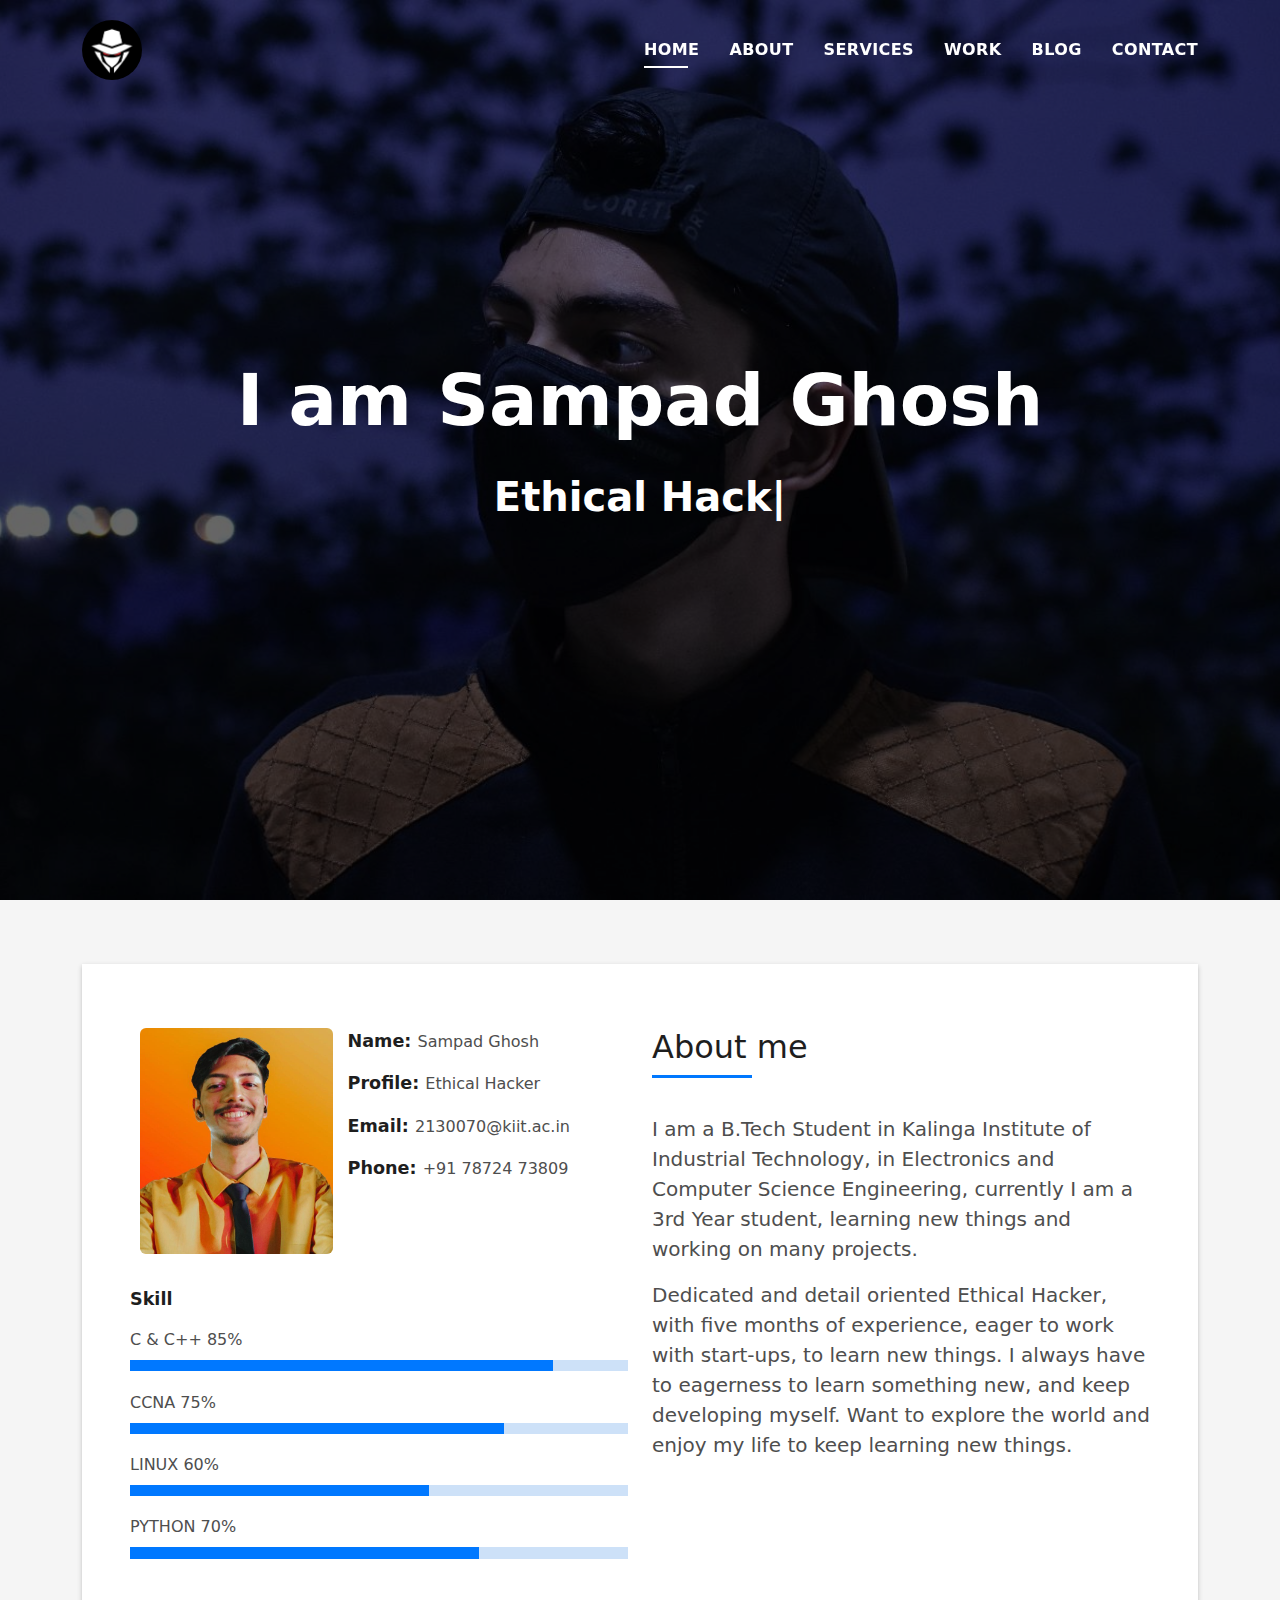
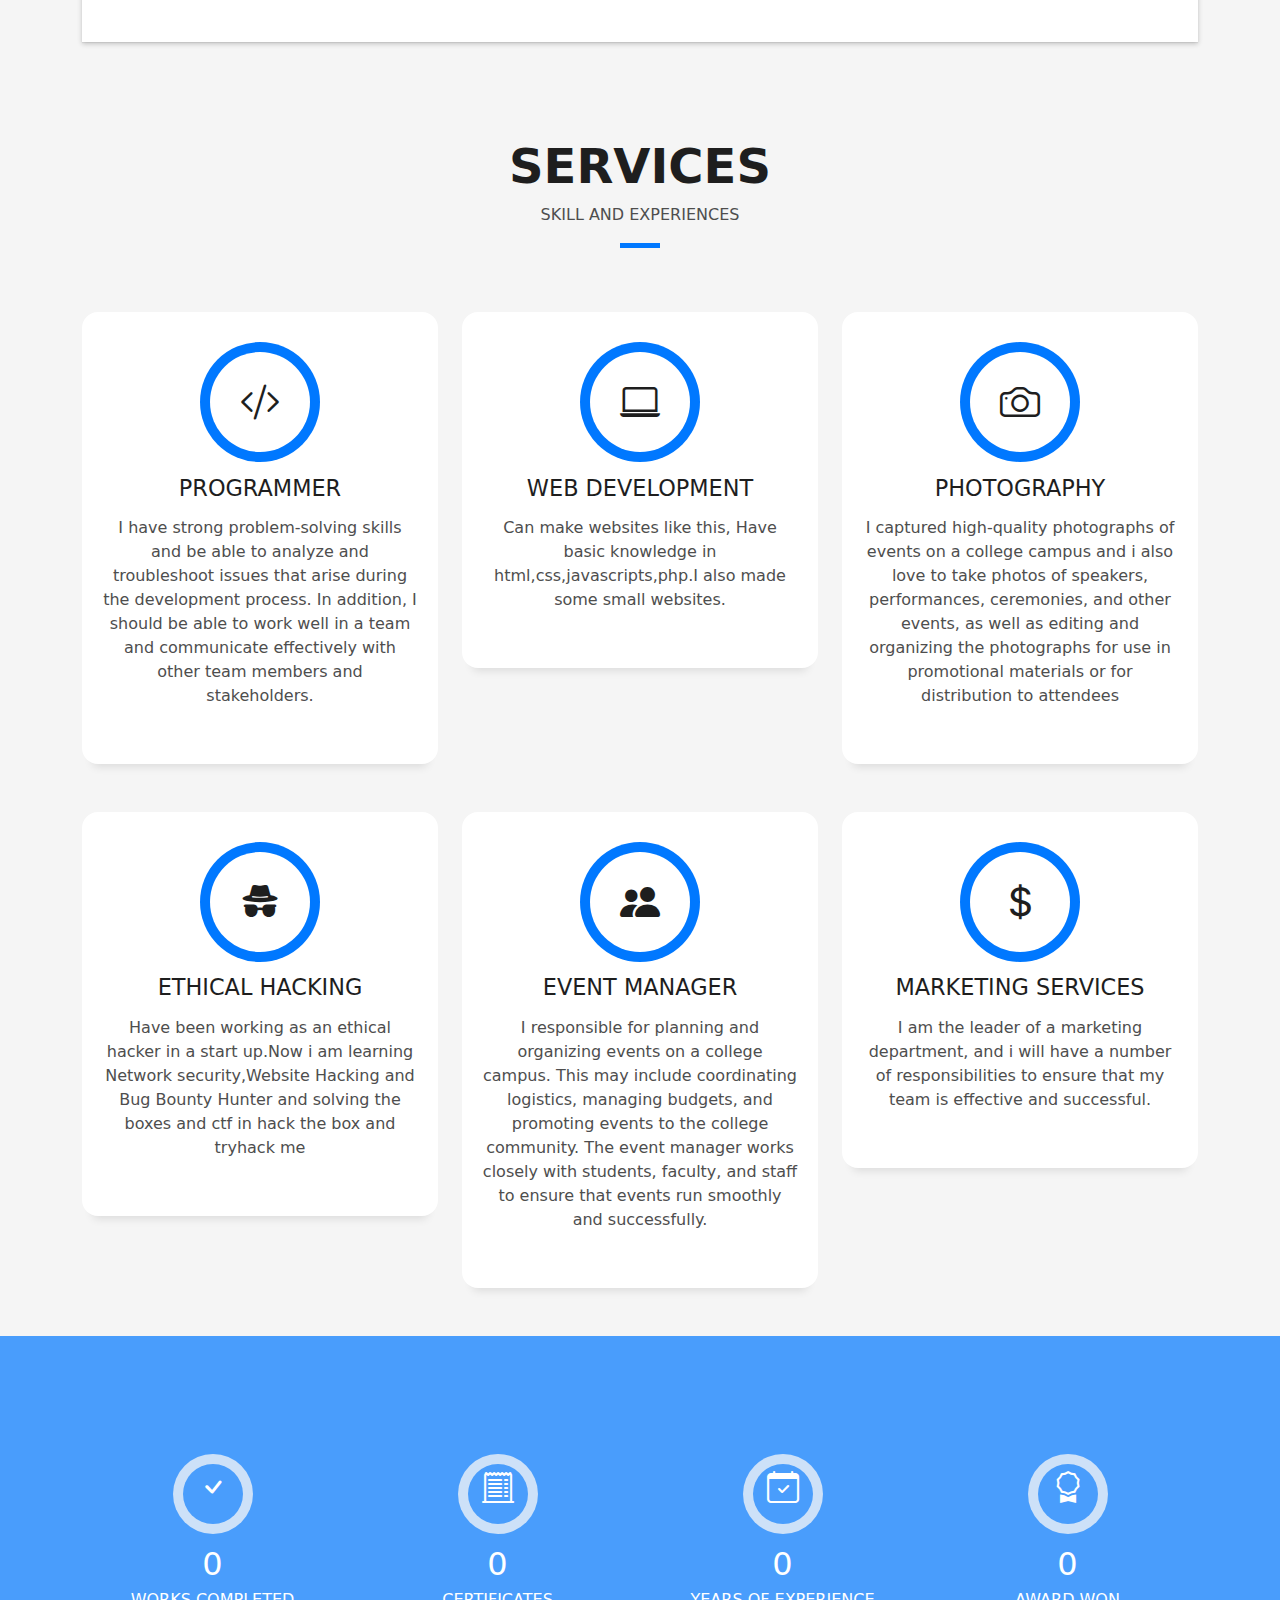
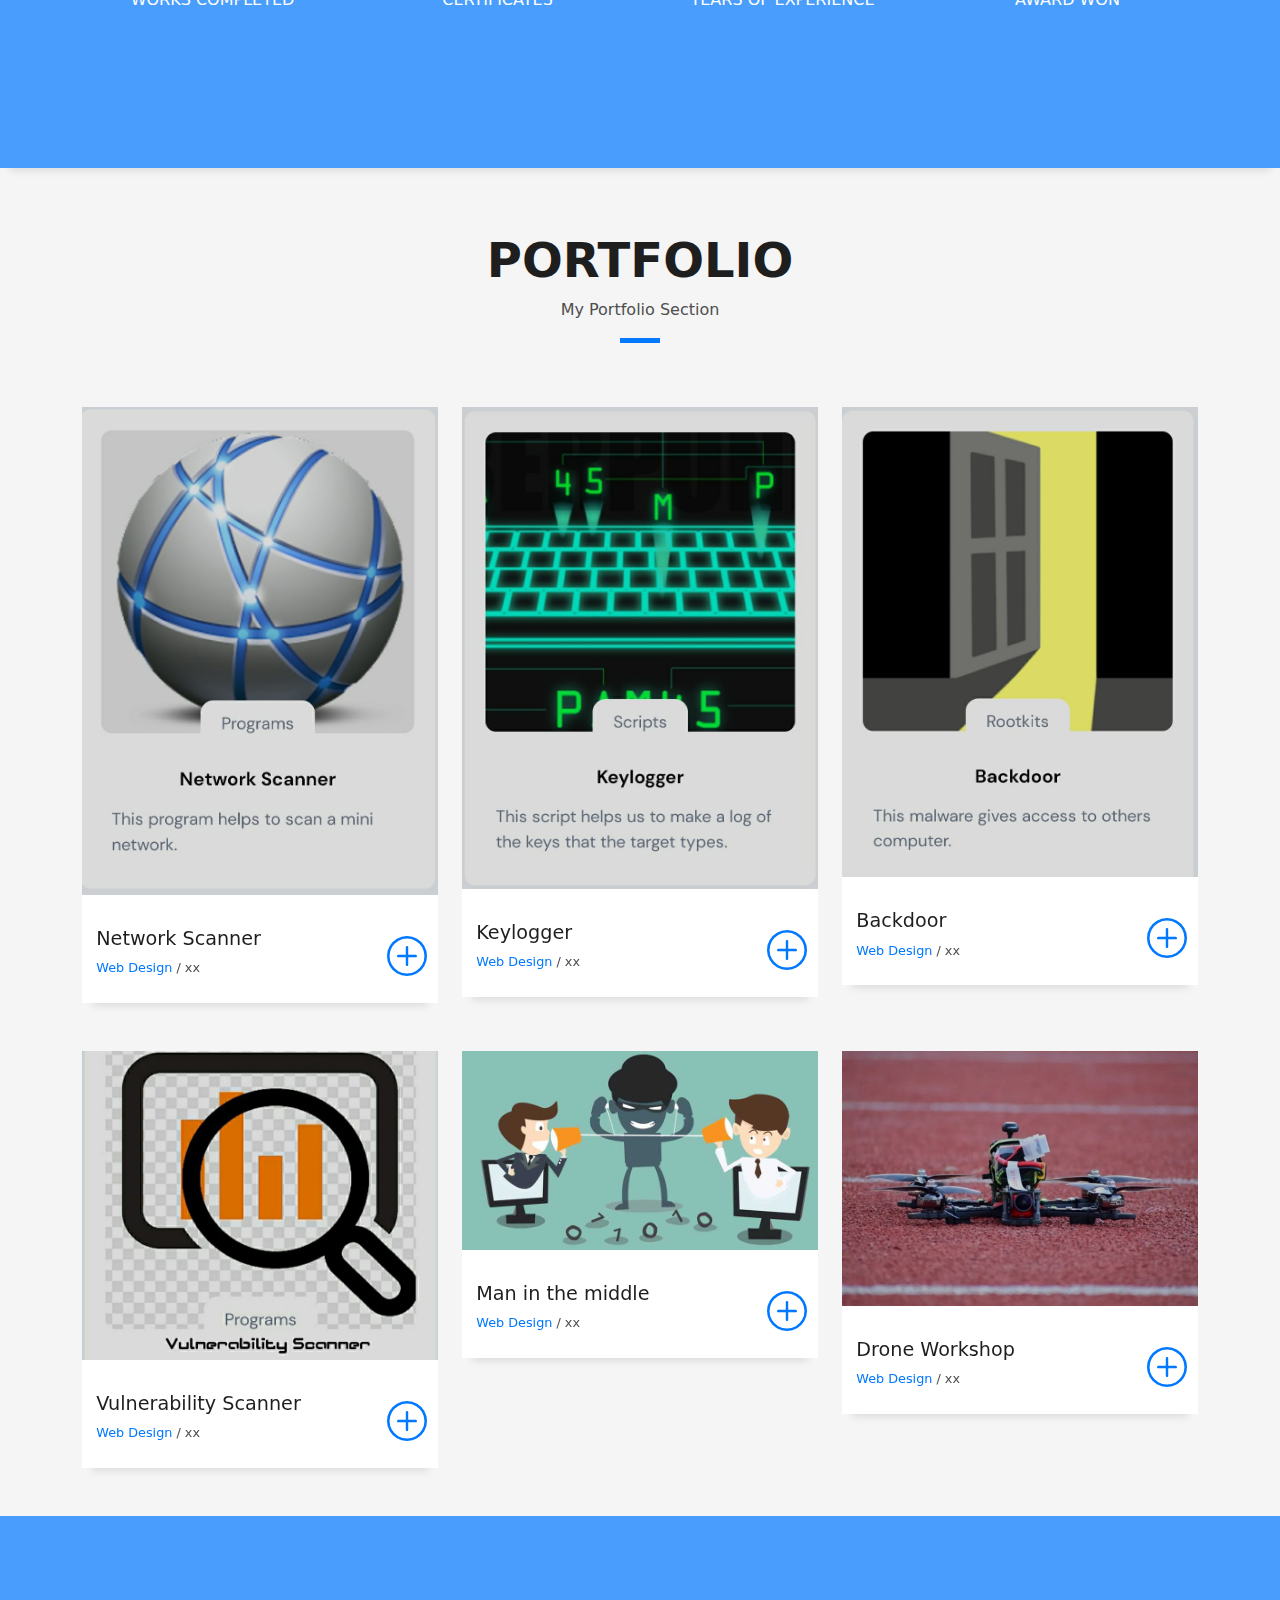
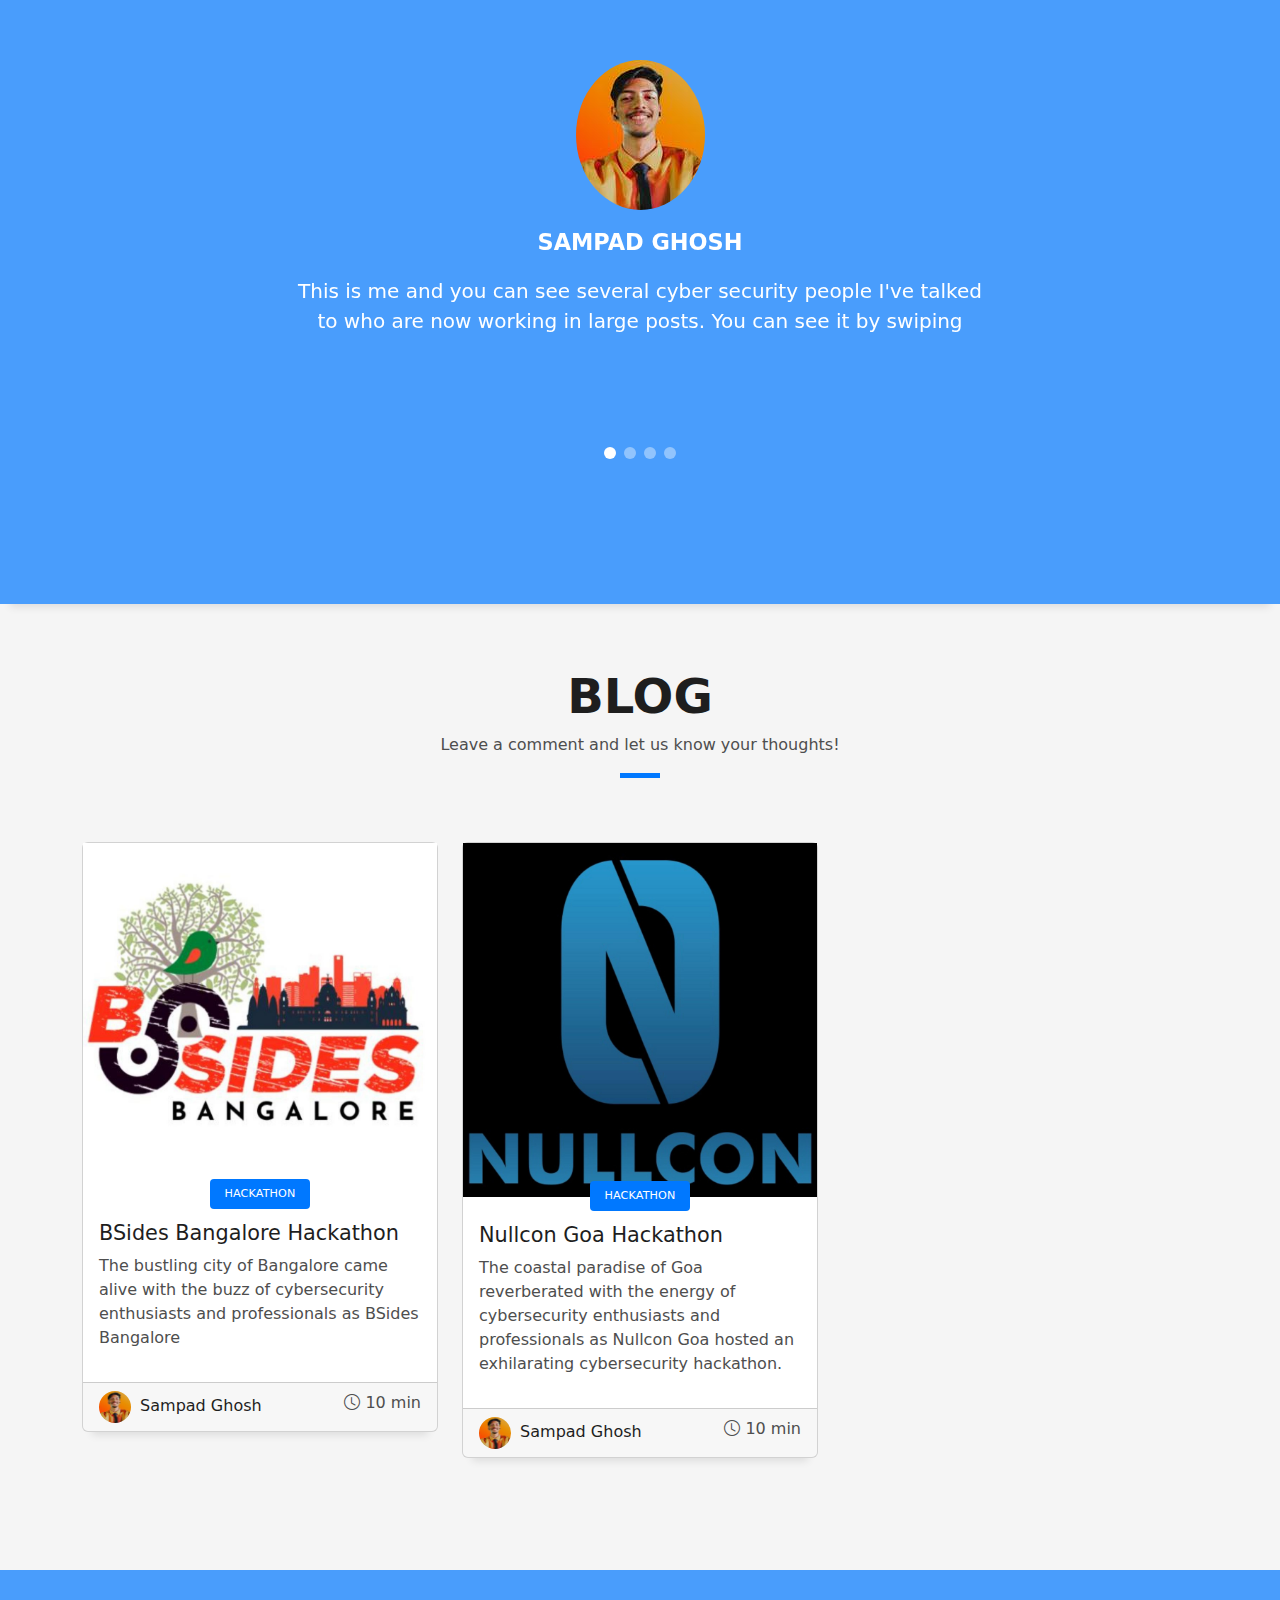
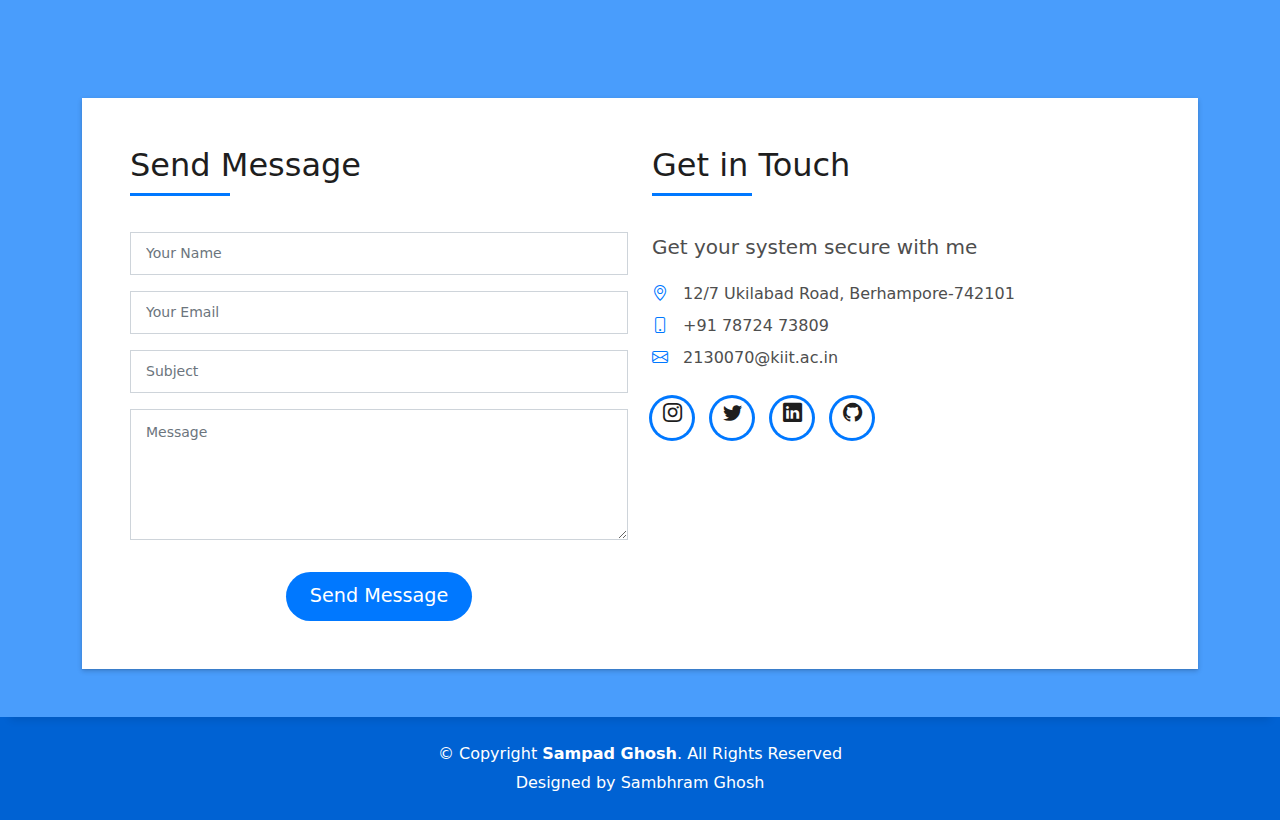
==== commit feb15aa9: "Update index.html" ====
--- a/index.html
+++ b/index.html
@@ -141,7 +141,7 @@
                     </div>
                     <p class="lead">
                       I am a B.Tech Student in Kalinga Institute of Industrial Technology, in Electronics and Computer Science Engineering, currently
-                      I am a 2nd Year student, learning new things and working on many projects.
+                      I am a 3rd Year student, learning new things and working on many projects.
                     </p>
                     <p class="lead">
                       Dedicated and detail oriented Ethical Hacker, with five months of experience, eager to work with start-ups, to learn new things.
@@ -745,8 +745,8 @@
                     </div>
                     <div class="socials">
                       <ul>
-                        <li><a href="https://www.instagram.com/glitch_god_.in"><span class="ico-circle"><i class="bi bi-instagram"></i></span></a></li>
-                        <li><a href="https://twitter.com/in_glitchgod/"><span class="ico-circle"><i class="bi bi-twitter"></i></span></a></li>
+                        <li><a href="https://www.instagram.com/glitch_god_"><span class="ico-circle"><i class="bi bi-instagram"></i></span></a></li>
+                        <li><a href="https://www.twitter.com/in_glitchgod"><span class="ico-circle"><i class="bi bi-twitter"></i></span></a></li>
                         <li><a href="https://www.linkedin.com/in/sampad-ghosh-636576251"><span class="ico-circle"><i class="bi bi-linkedin"></i></span></a></li>
                         <li><a href="https://github.com/sampadghosh31"><span class="ico-circle"><i class="bi bi-github"></i></span></a></li>
                       </ul>
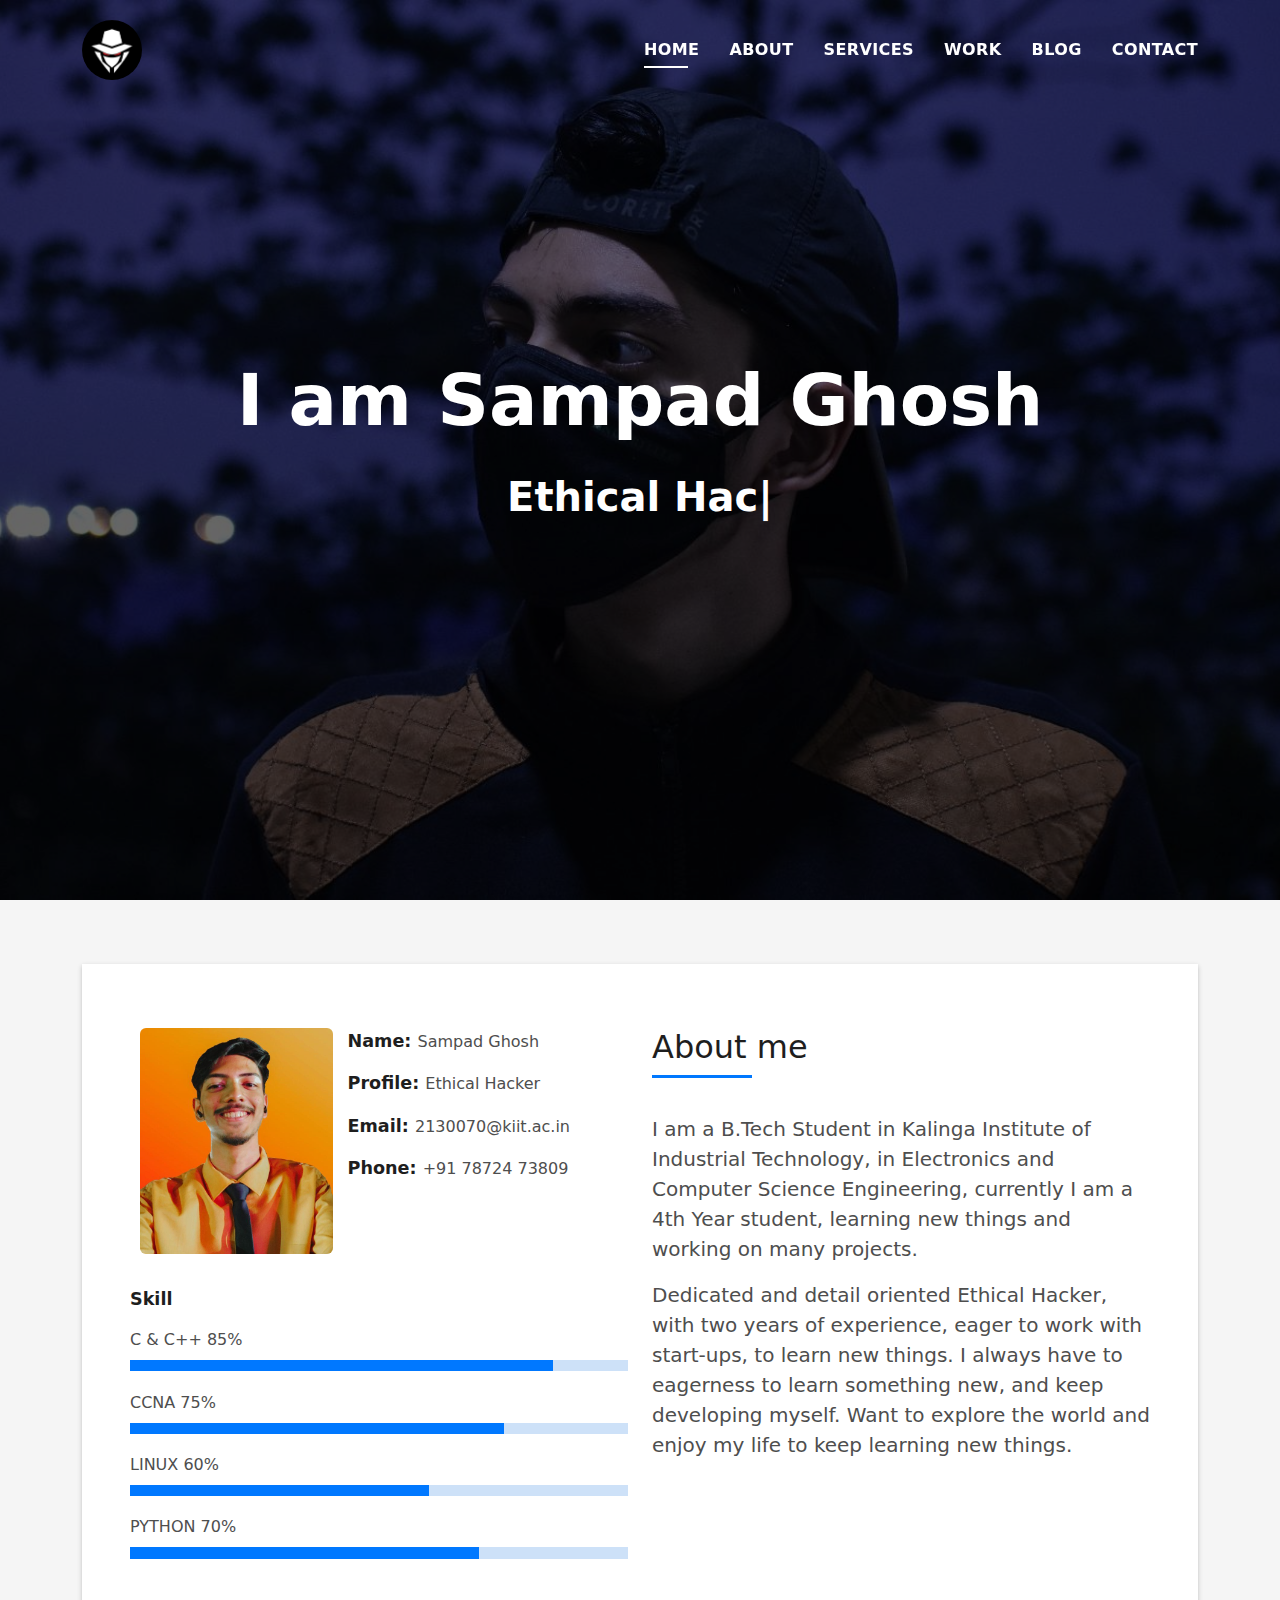
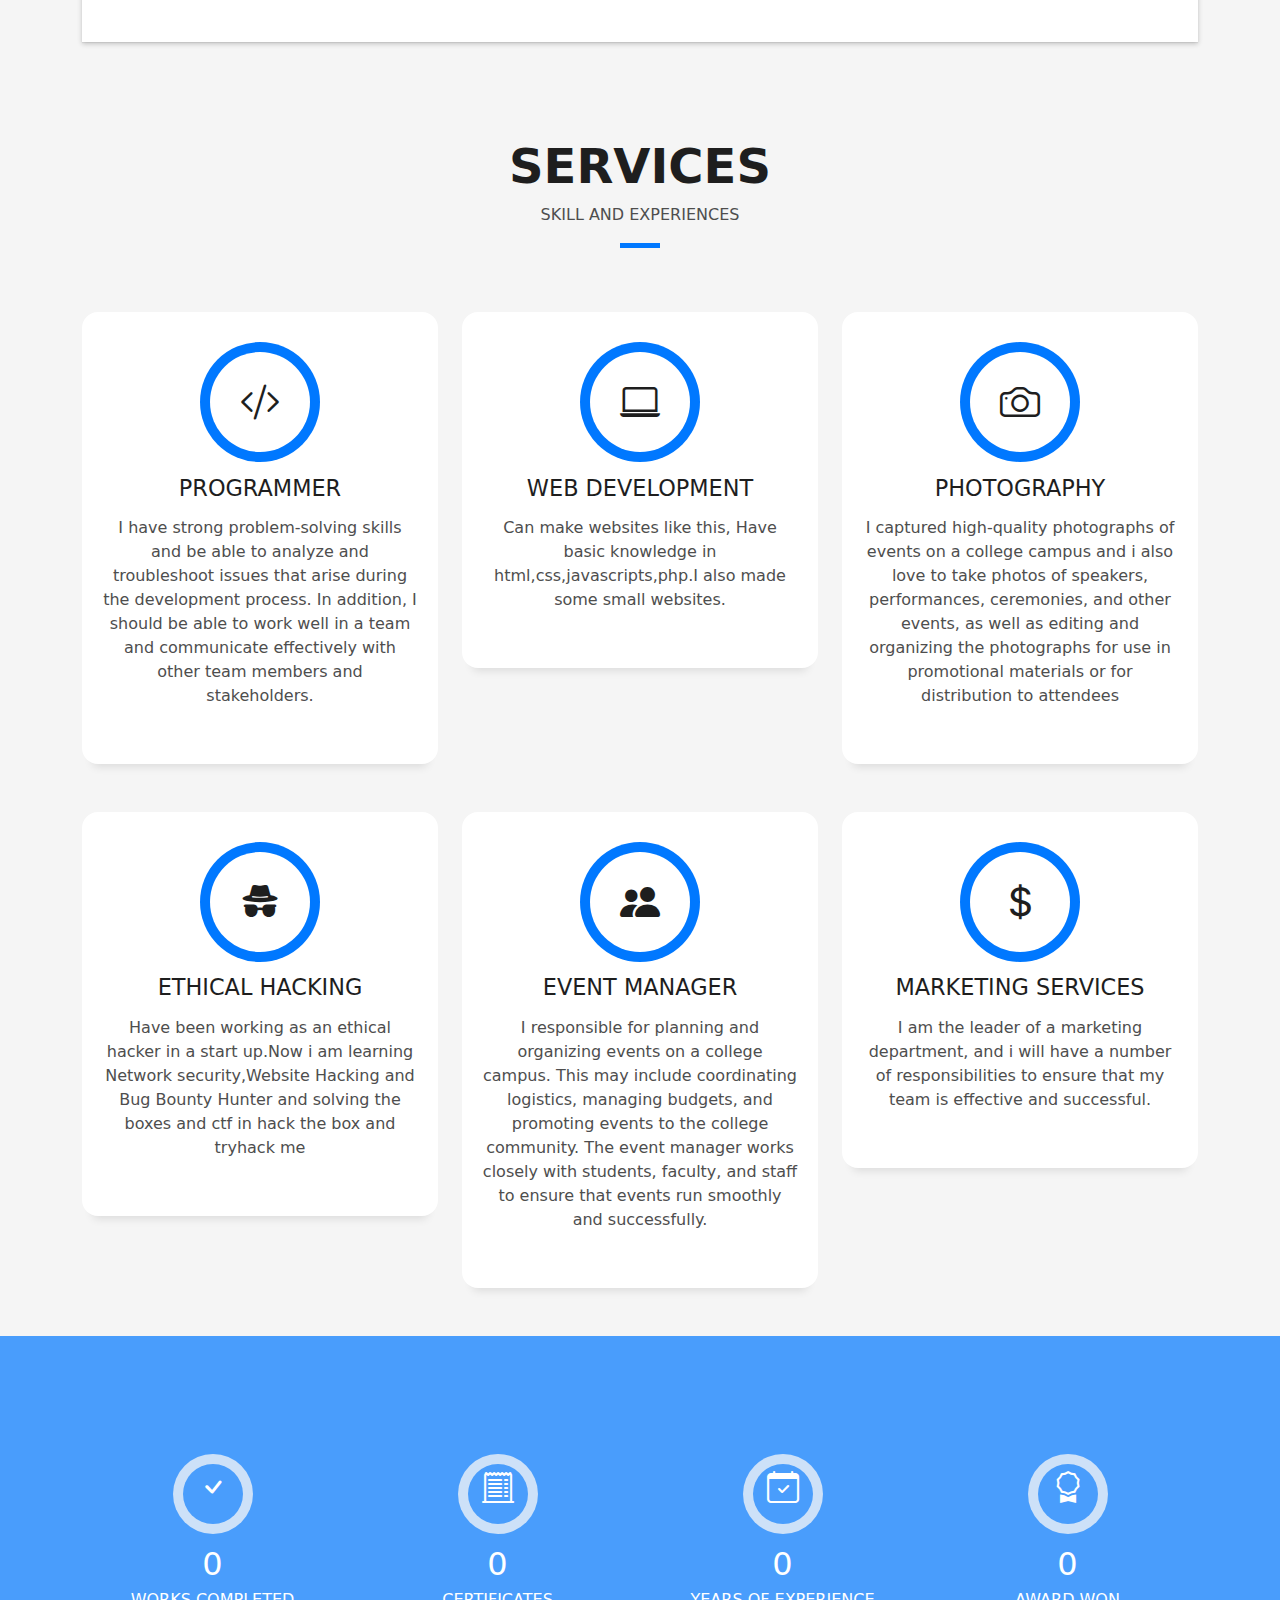
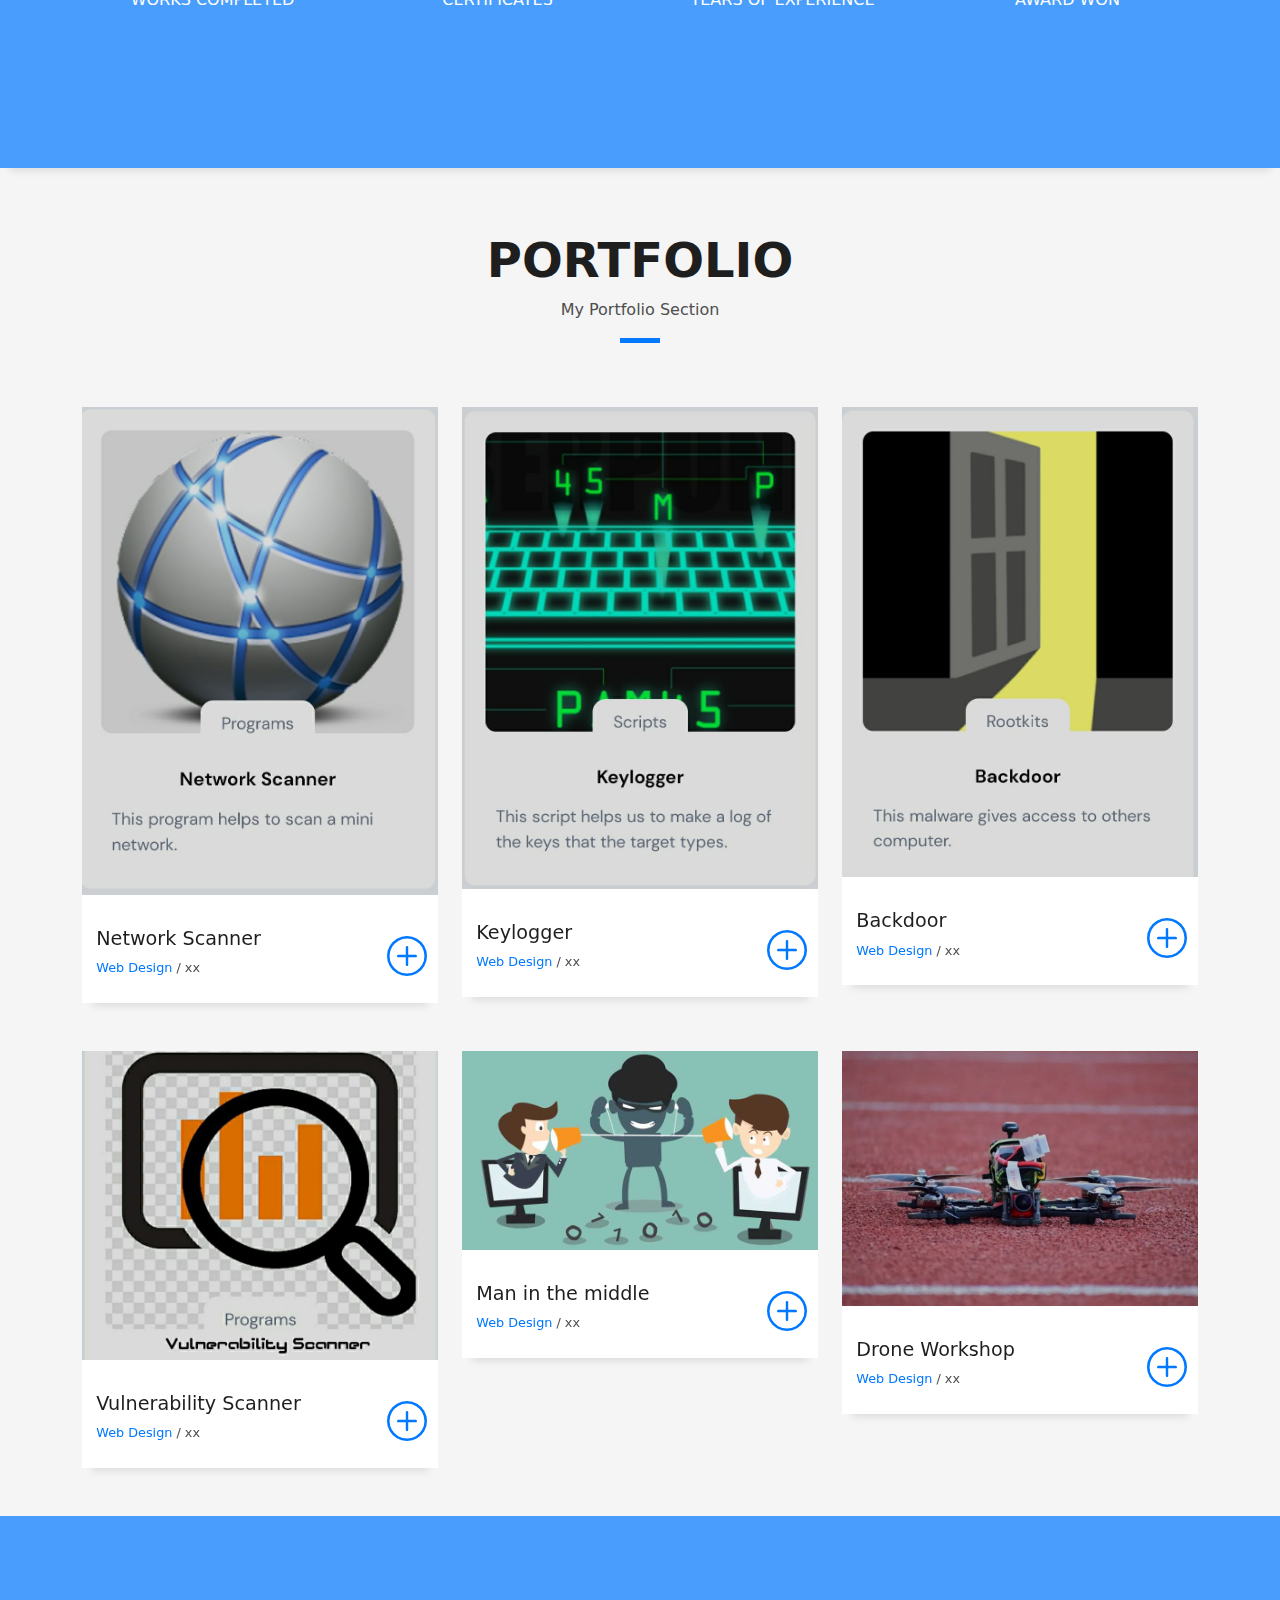
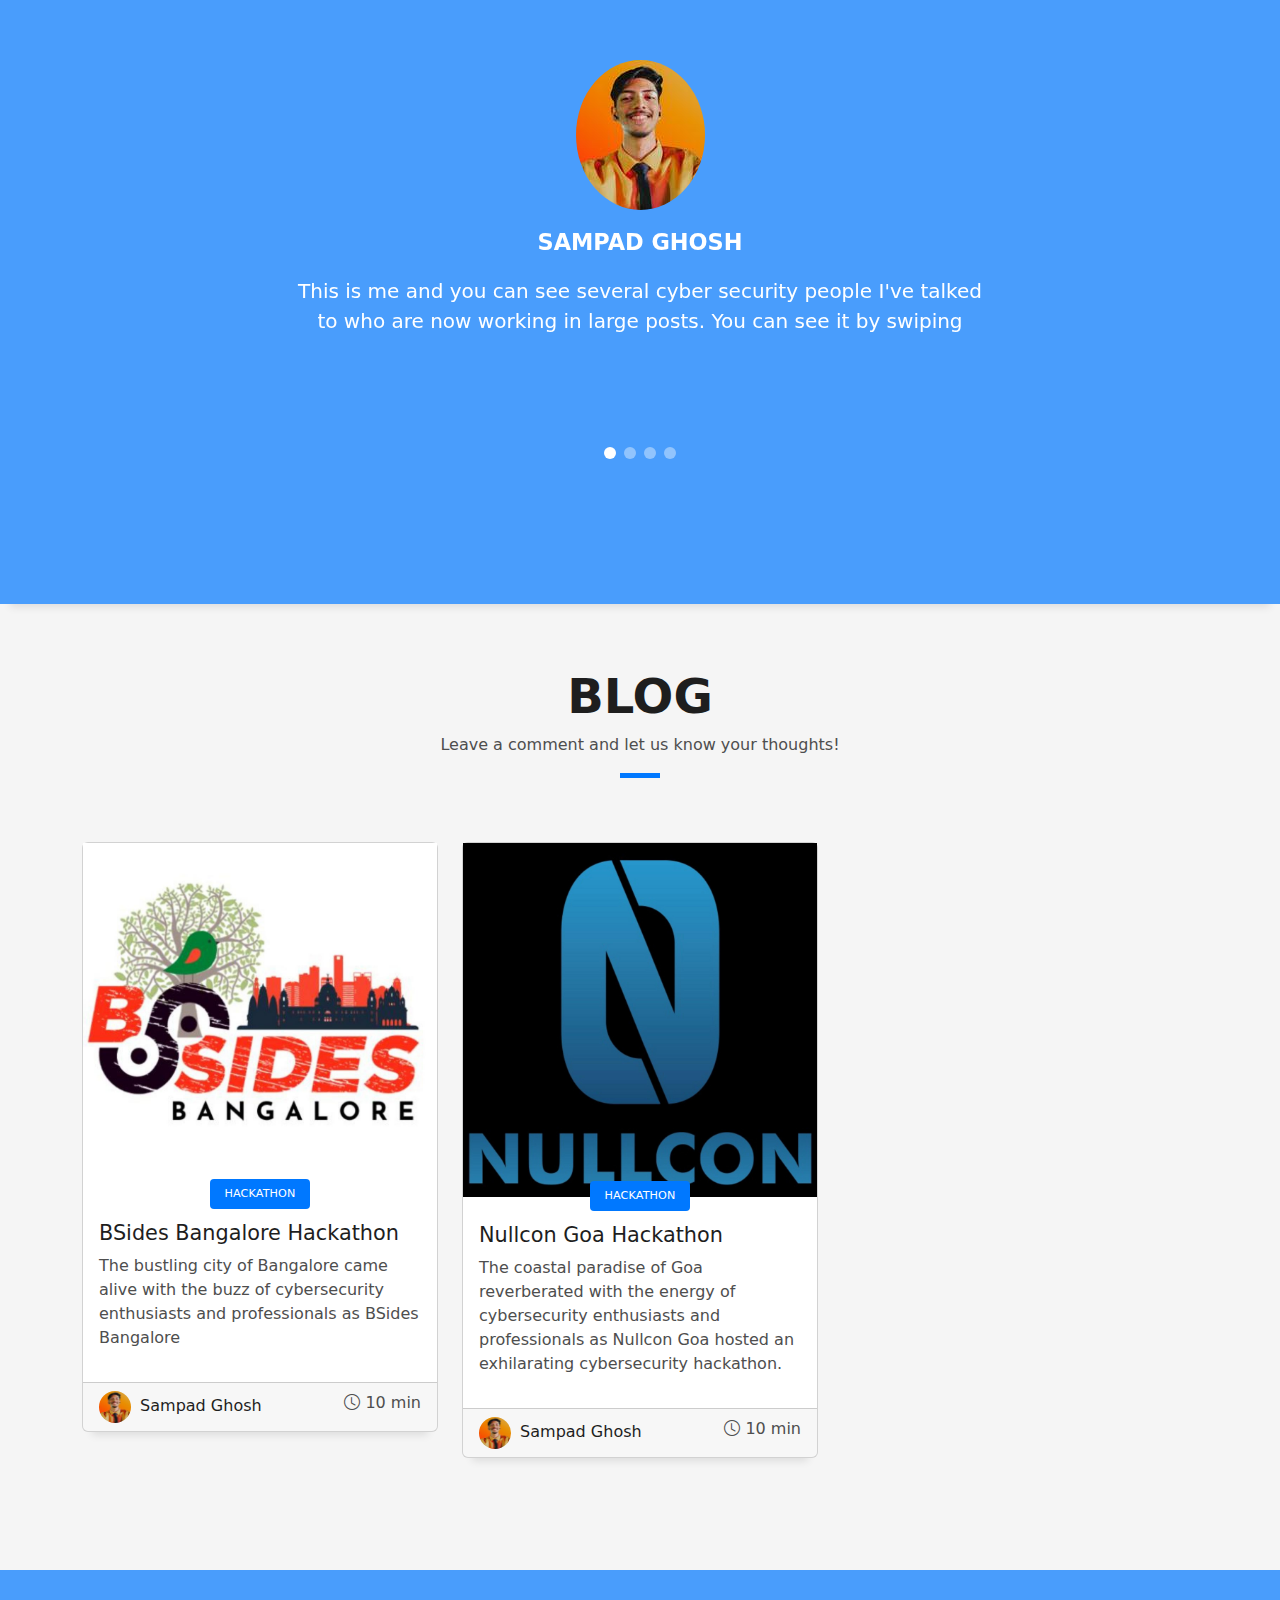
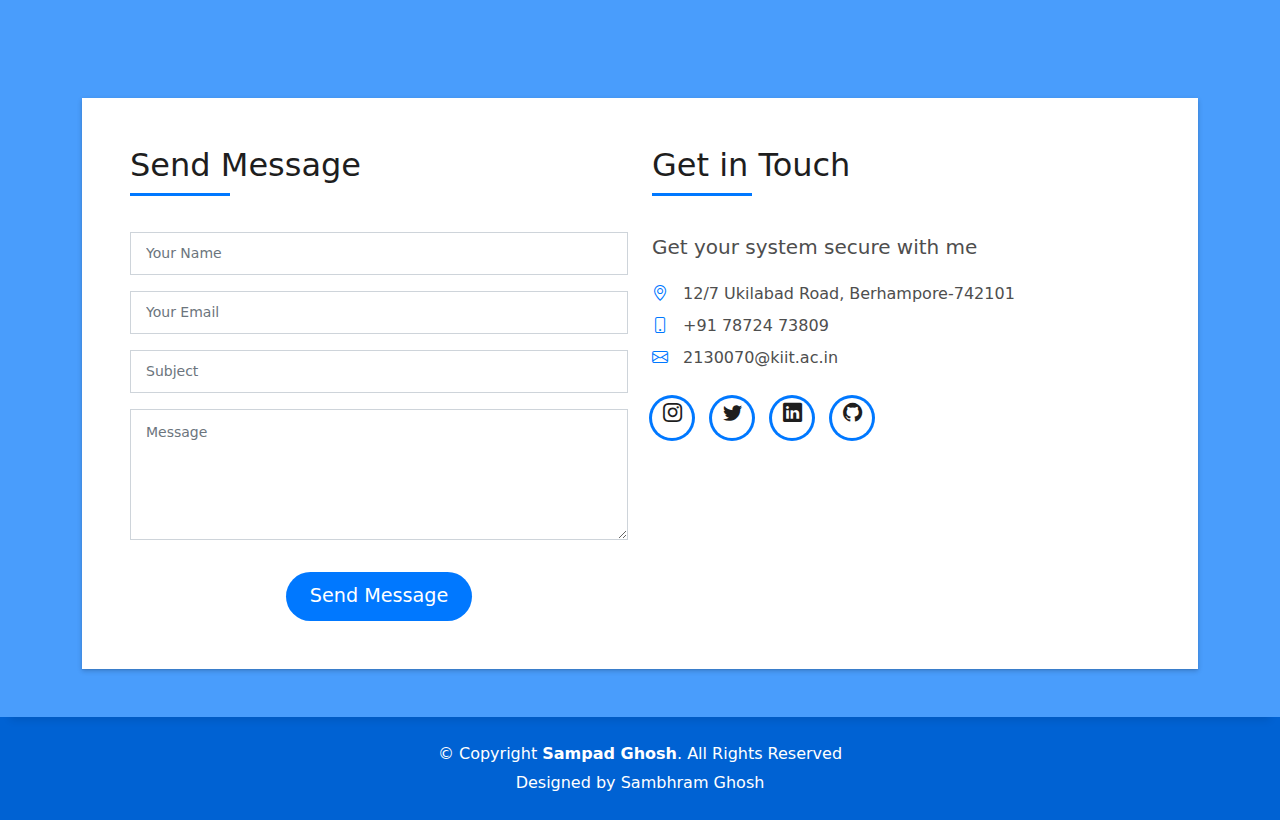
==== commit 3c209353: "Update index.html" ====
--- a/index.html
+++ b/index.html
@@ -141,10 +141,10 @@
                     </div>
                     <p class="lead">
                       I am a B.Tech Student in Kalinga Institute of Industrial Technology, in Electronics and Computer Science Engineering, currently
-                      I am a 3rd Year student, learning new things and working on many projects.
+                      I am a 4th Year student, learning new things and working on many projects.
                     </p>
                     <p class="lead">
-                      Dedicated and detail oriented Ethical Hacker, with five months of experience, eager to work with start-ups, to learn new things.
+                      Dedicated and detail oriented Ethical Hacker, with two years of experience, eager to work with start-ups, to learn new things.
                       I always have to eagerness to learn something new, and keep developing myself. Want to explore the world and enjoy my life to keep learning new
                       things.
                     </p>
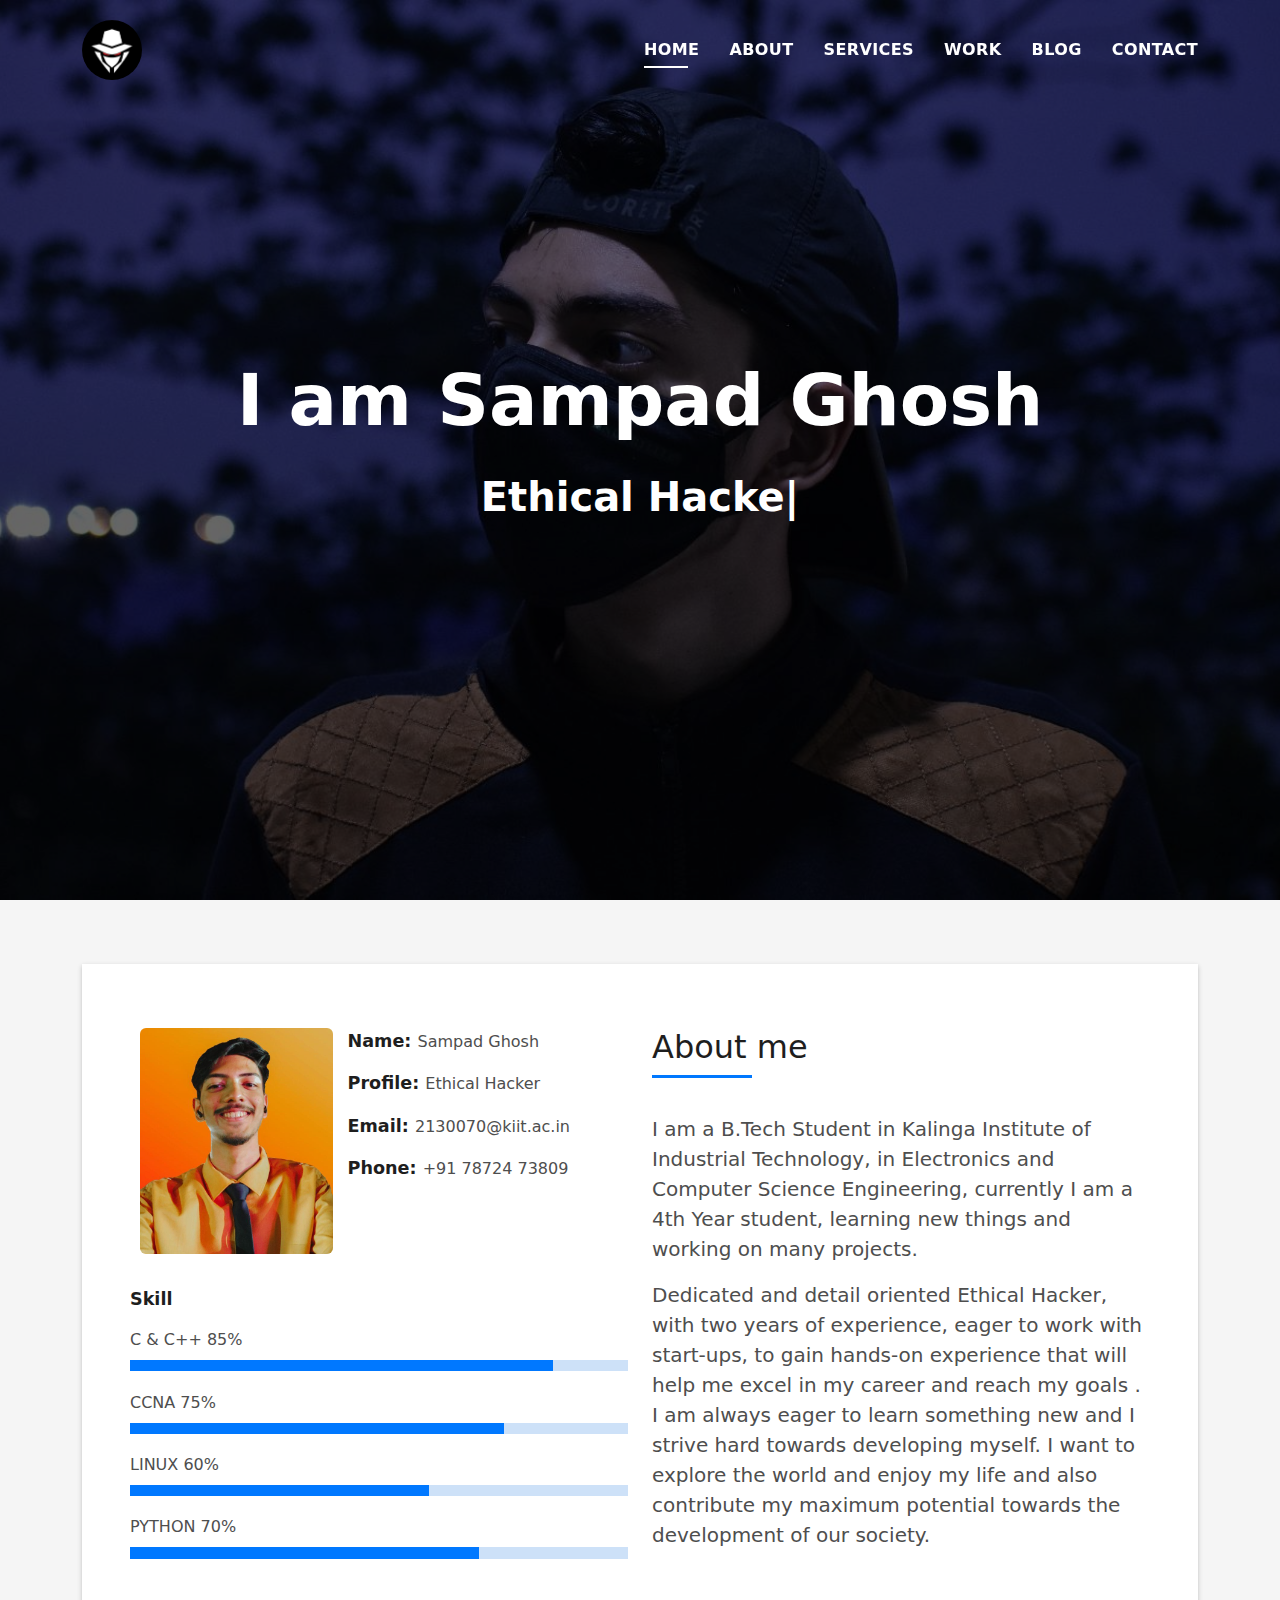
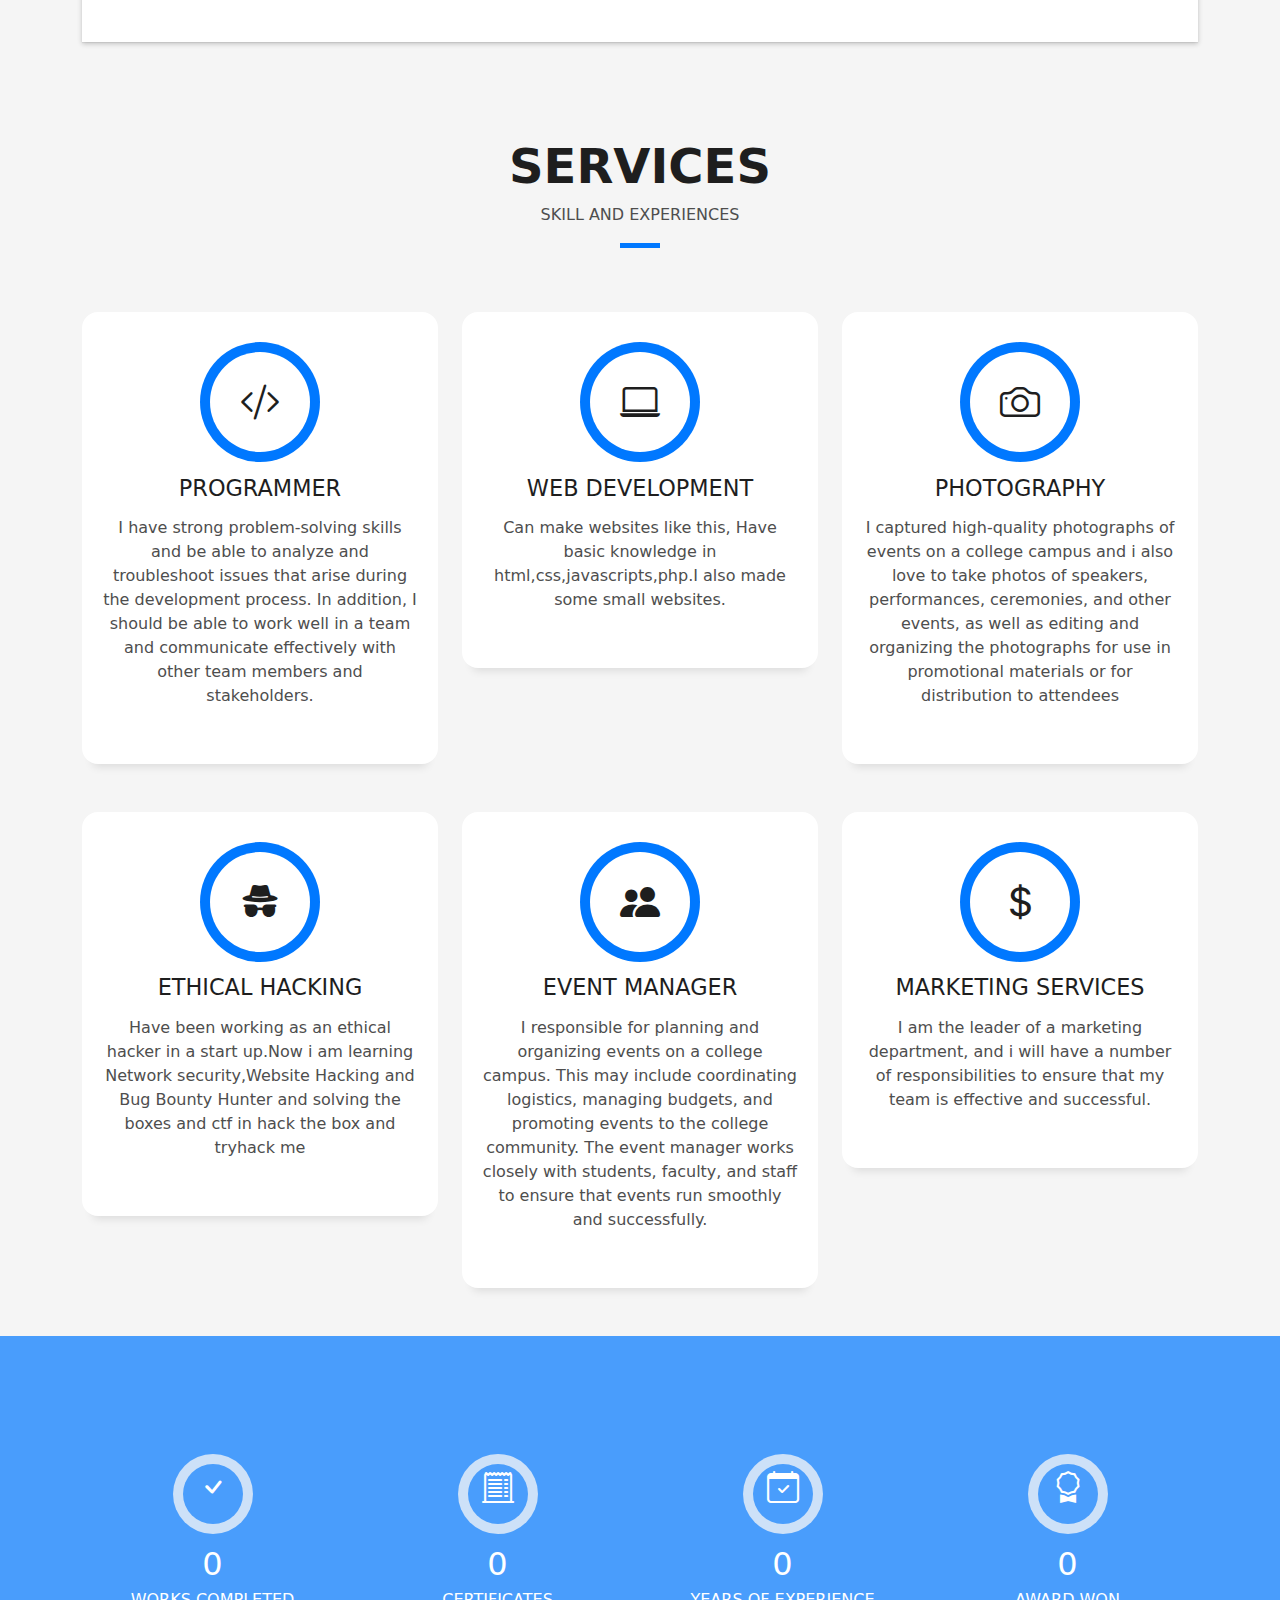
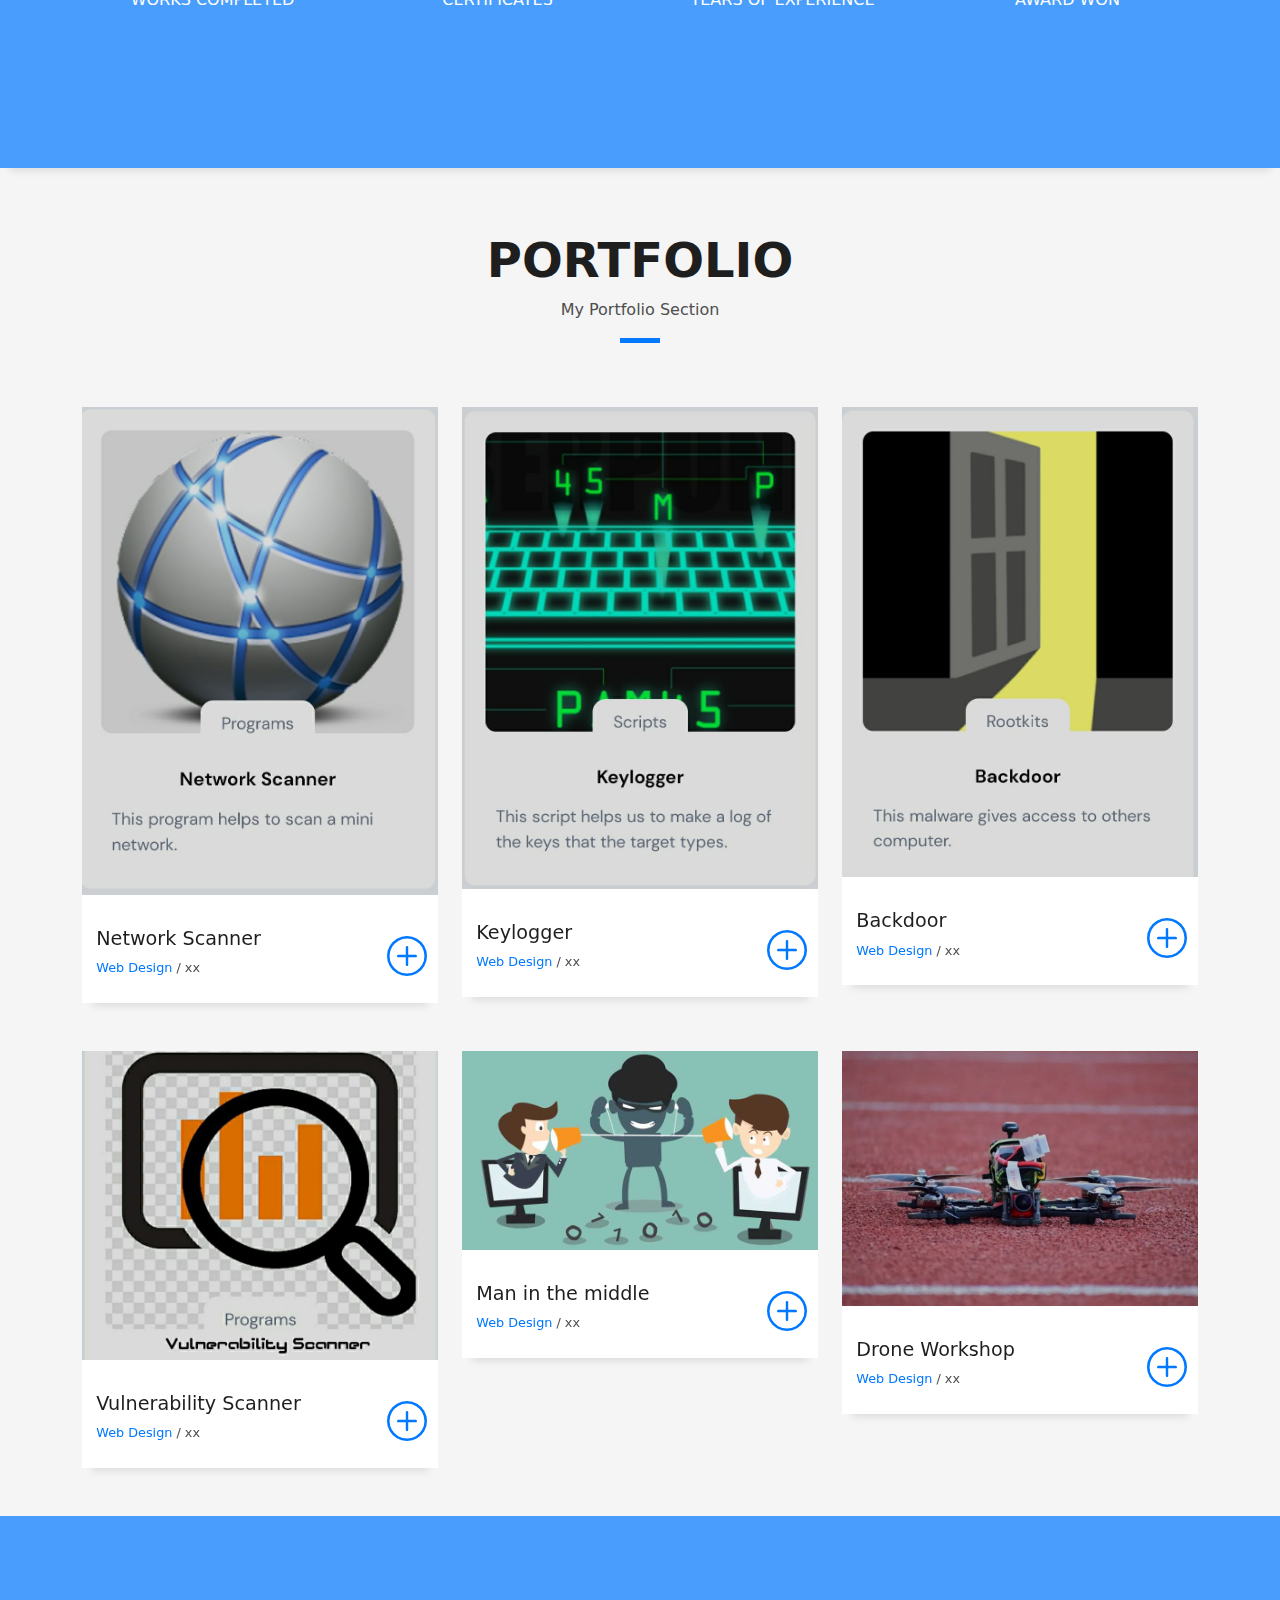
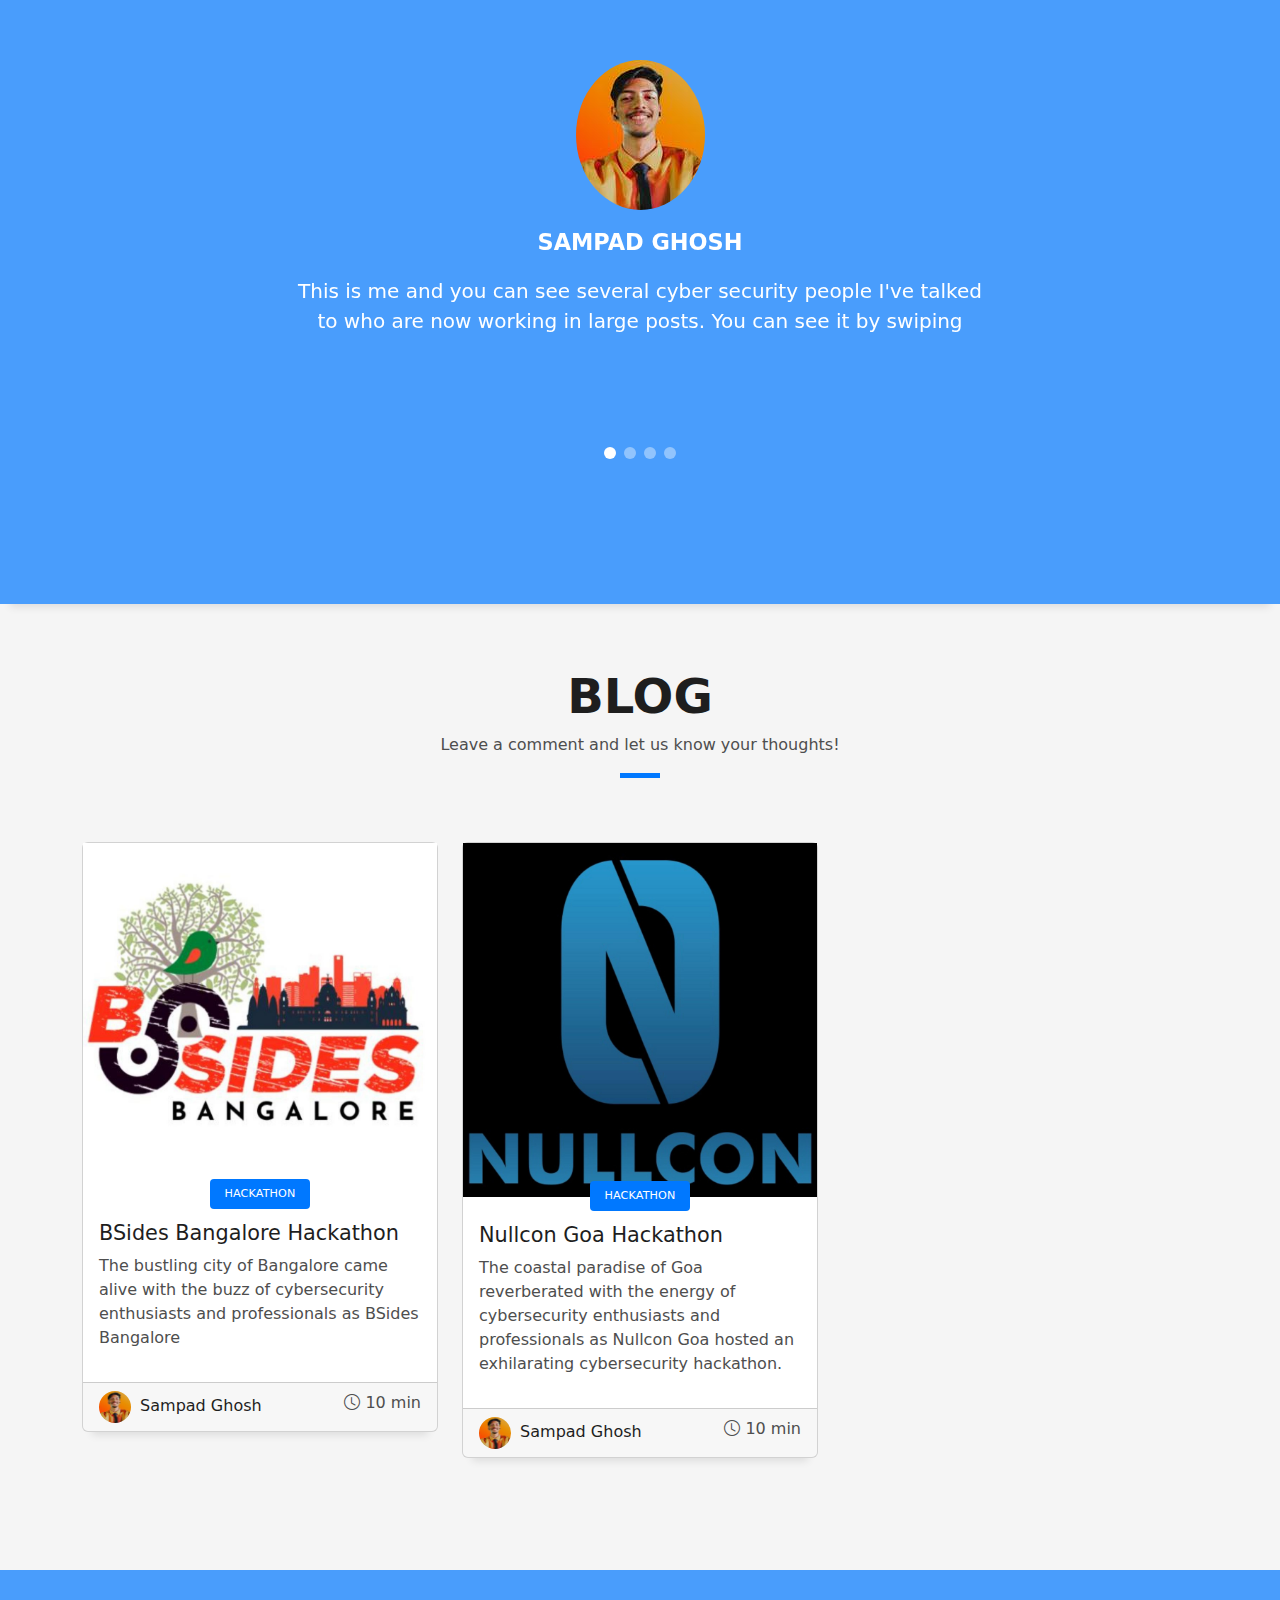
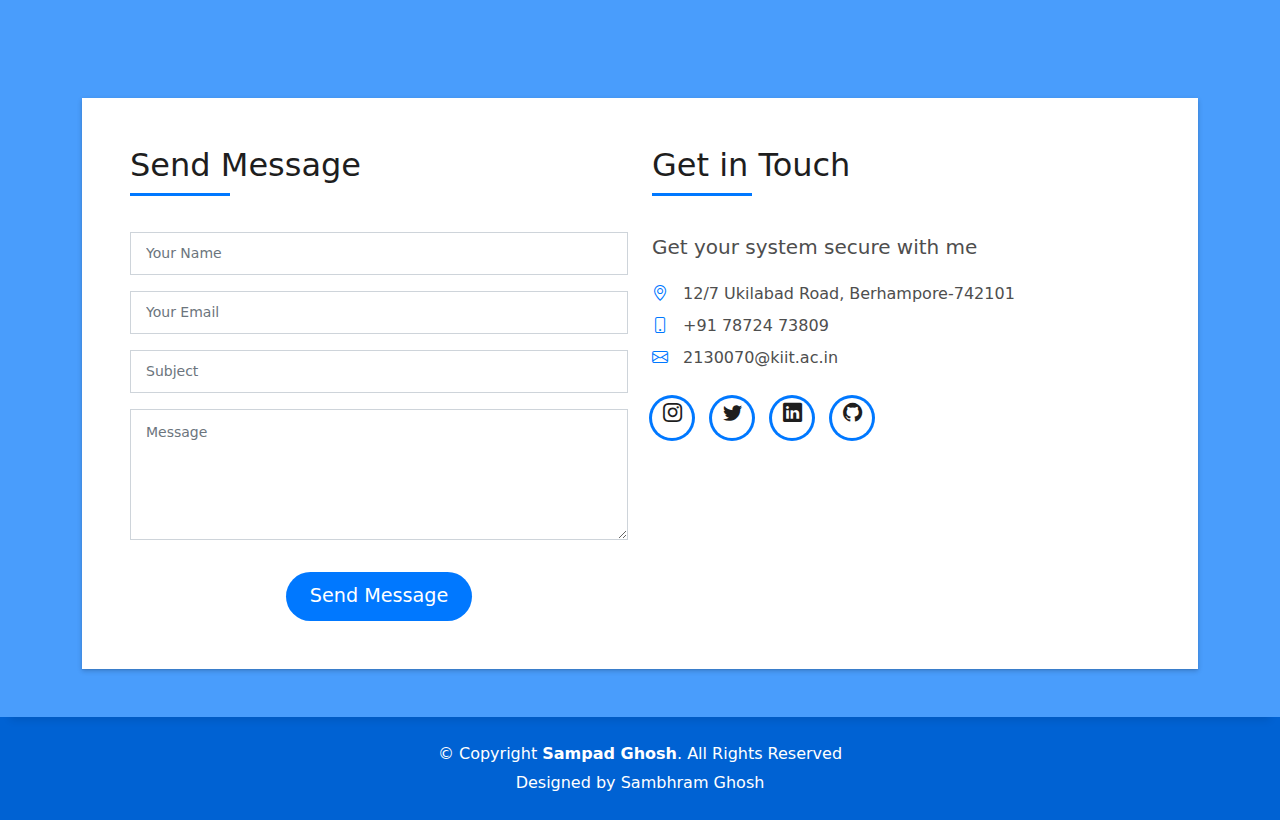
==== commit 0aaf870f: "Update index.html" ====
--- a/index.html
+++ b/index.html
@@ -144,9 +144,8 @@
                       I am a 4th Year student, learning new things and working on many projects.
                     </p>
                     <p class="lead">
-                      Dedicated and detail oriented Ethical Hacker, with two years of experience, eager to work with start-ups, to learn new things.
-                      I always have to eagerness to learn something new, and keep developing myself. Want to explore the world and enjoy my life to keep learning new
-                      things.
+                      Dedicated and detail oriented Ethical Hacker, with two years of experience, eager to work with start-ups, to gain hands-on experience that will help me excel in my career and reach my goals .
+                      I am always eager to learn something new and I strive hard towards developing myself. I want to explore the world and enjoy my life and also contribute my maximum potential towards the development of our society.
                     </p>
                     <!--<p class="lead">
                       Nulla porttitor accumsan tincidunt. Quisque velit nisi, pretium ut lacinia in, elementum id enim.
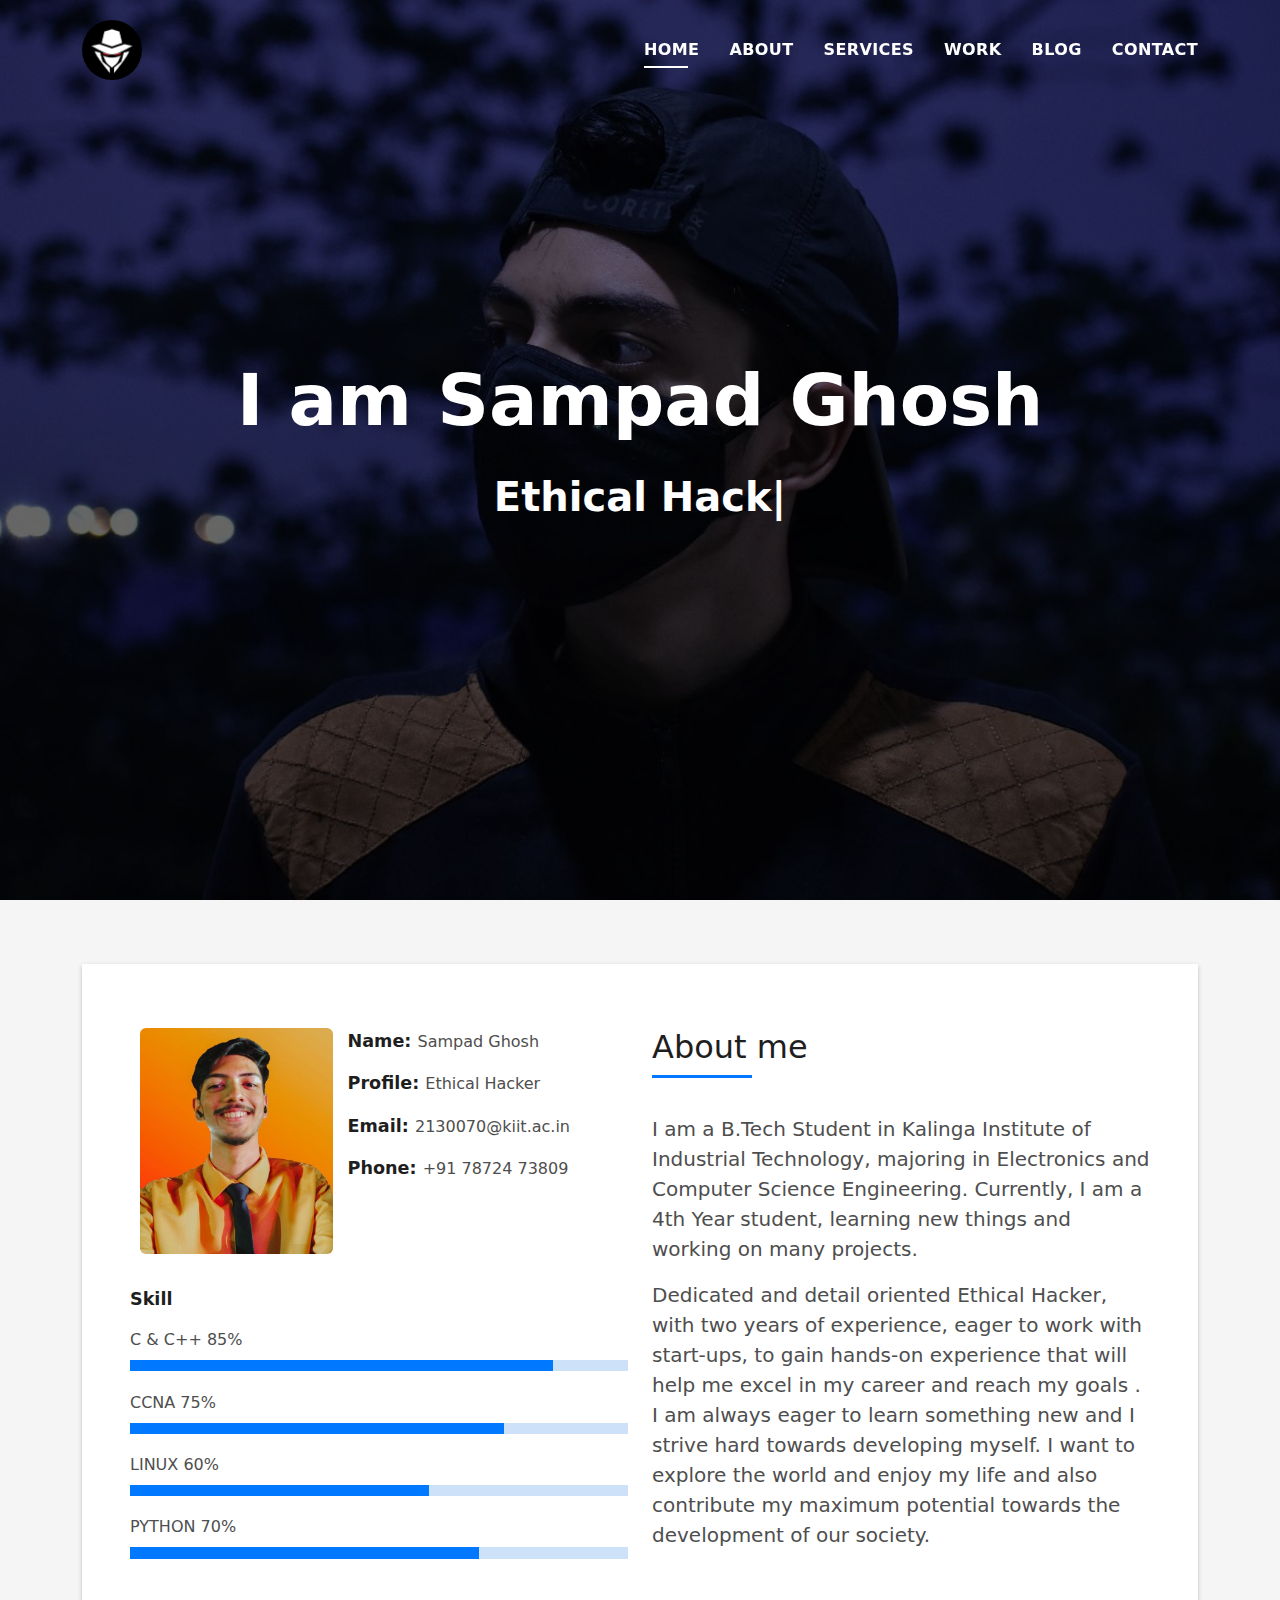
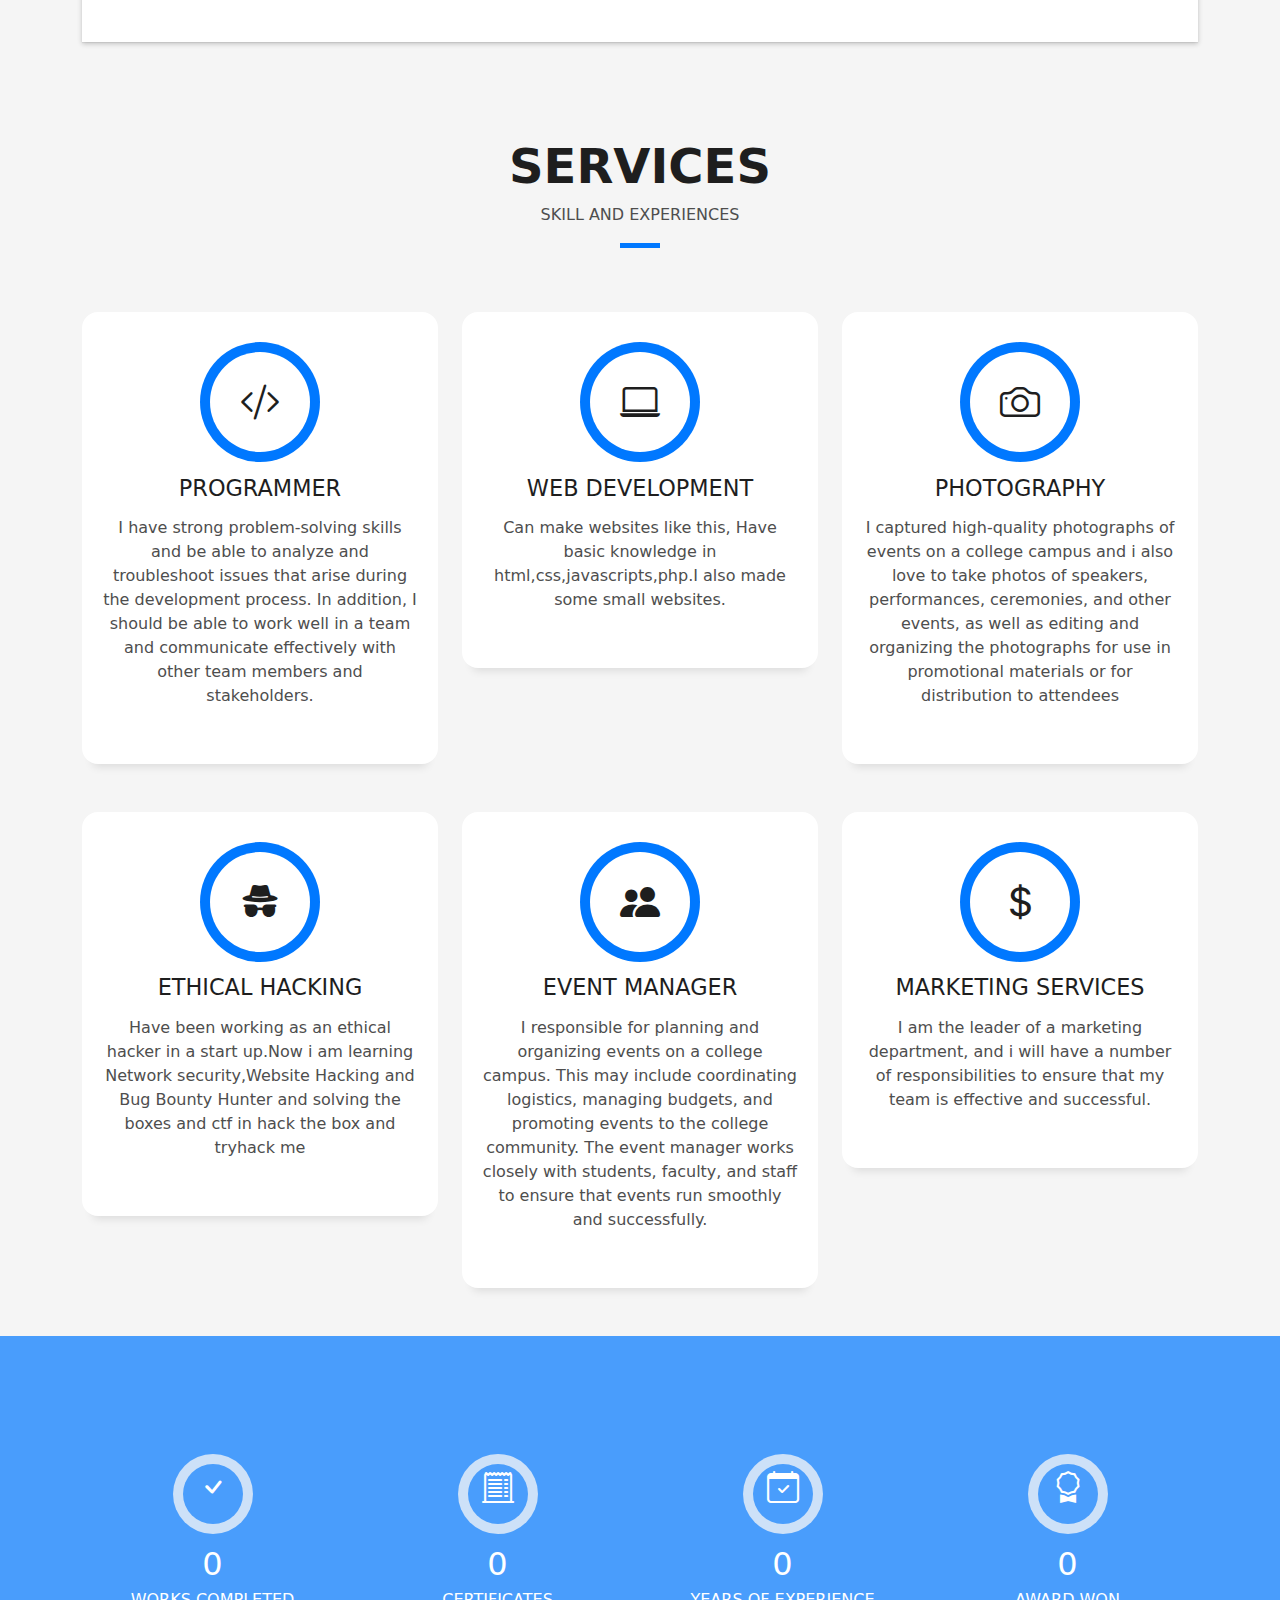
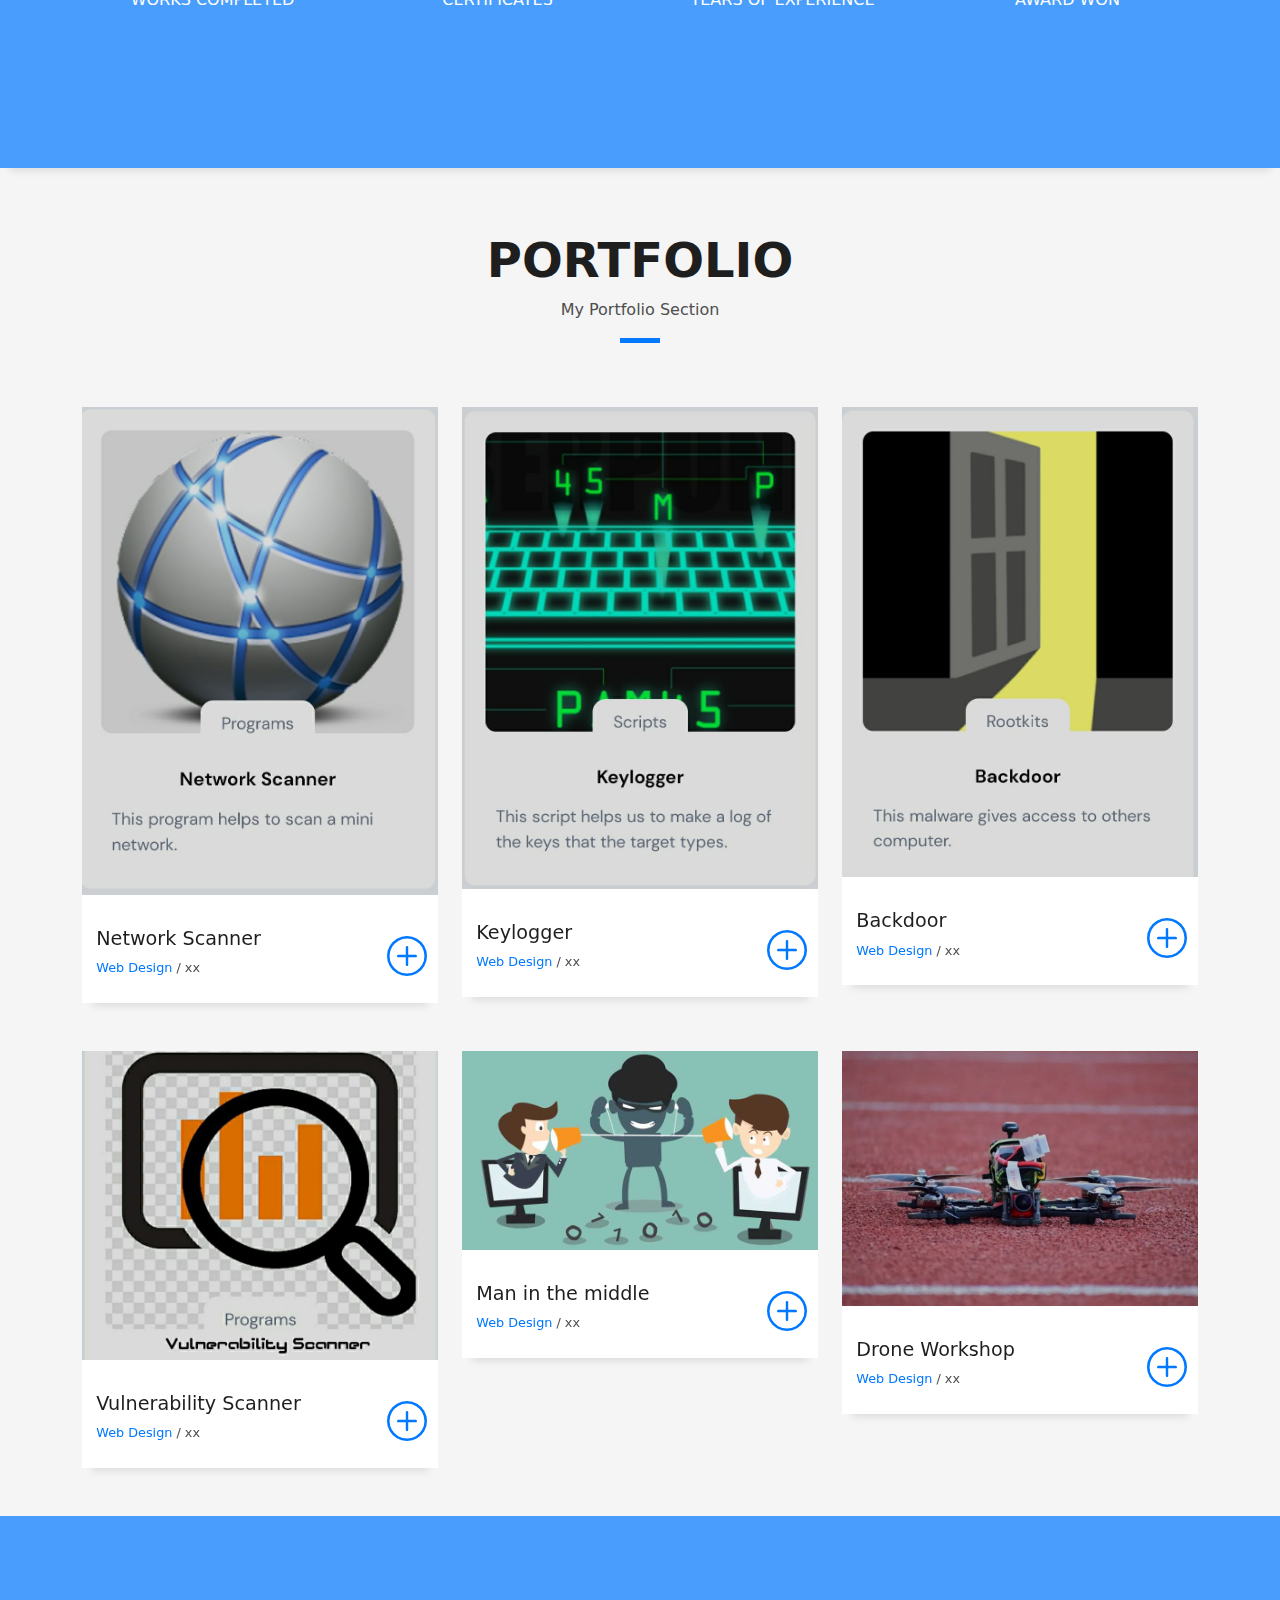
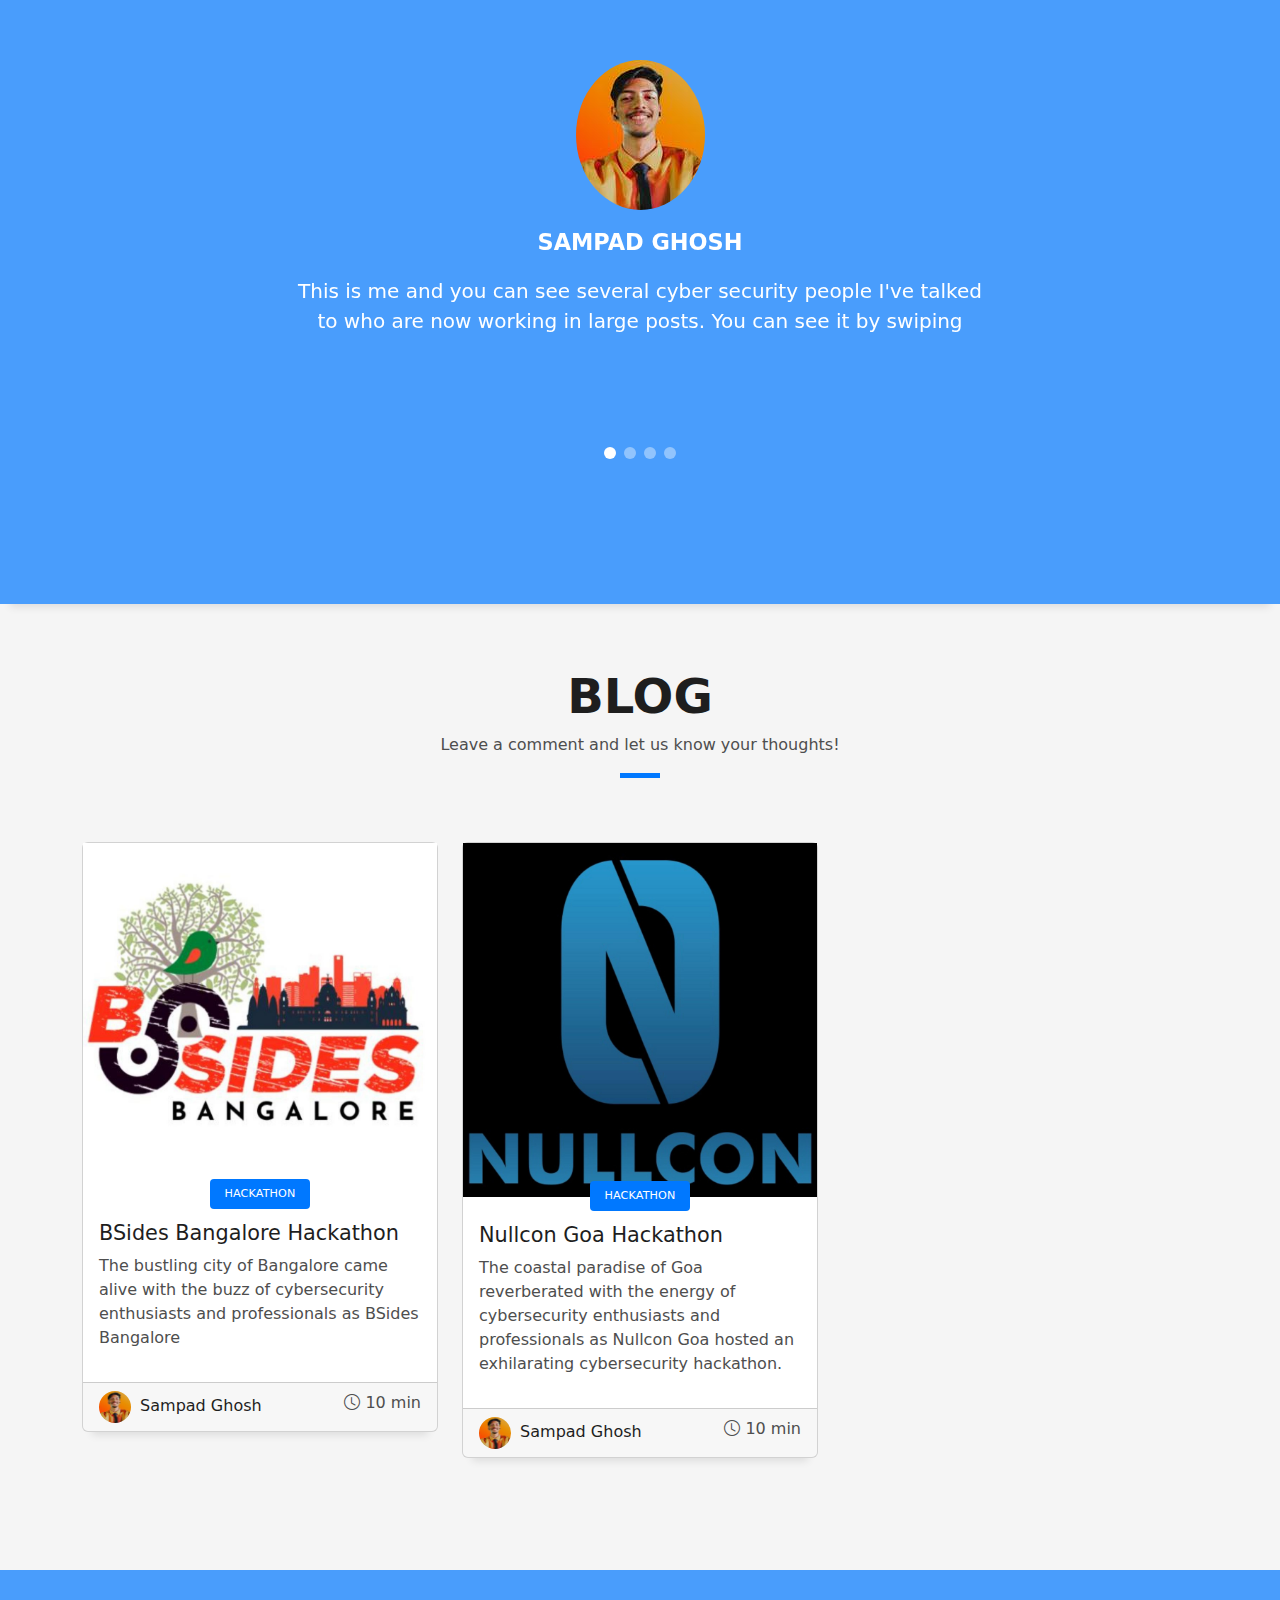
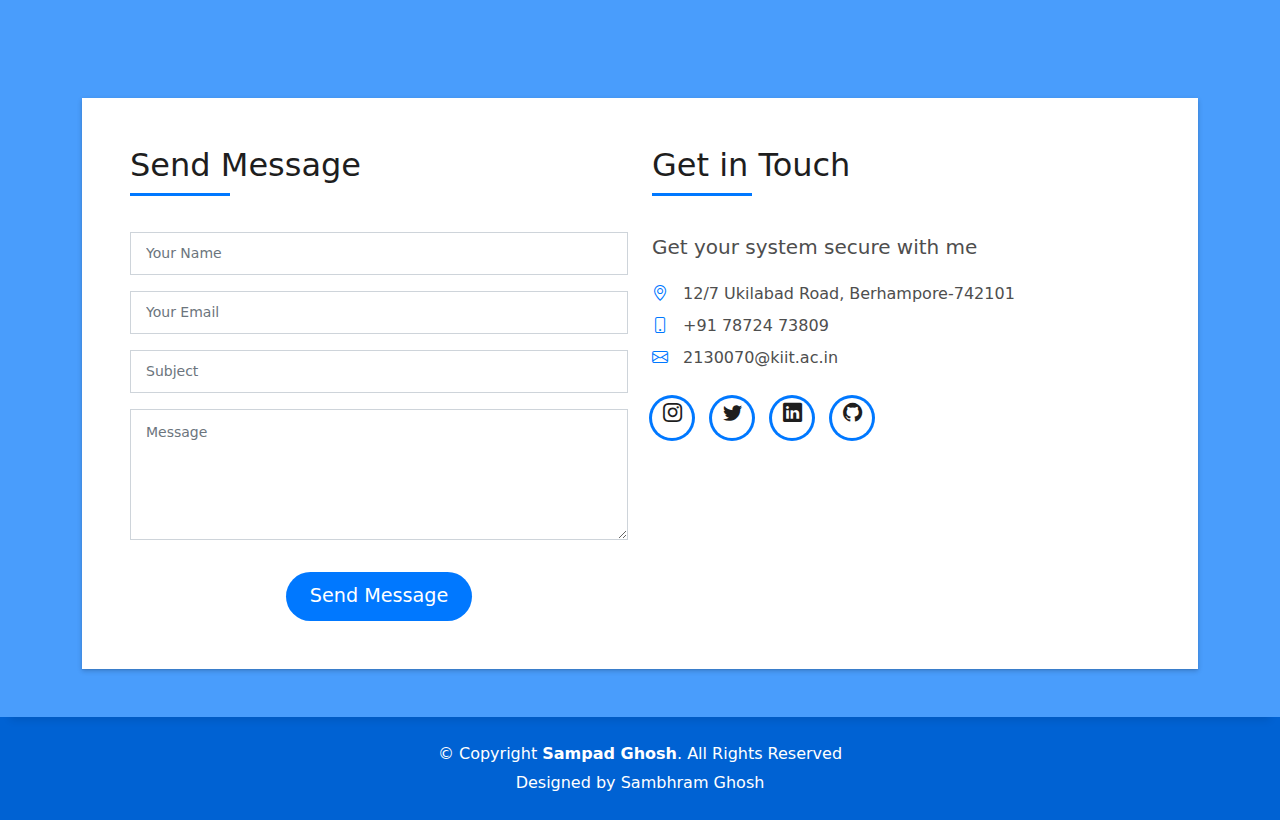
==== commit 44f6605f: "Update index.html" ====
--- a/index.html
+++ b/index.html
@@ -140,7 +140,7 @@
                       </h5>
                     </div>
                     <p class="lead">
-                      I am a B.Tech Student in Kalinga Institute of Industrial Technology, in Electronics and Computer Science Engineering, currently
+                      I am a B.Tech Student in Kalinga Institute of Industrial Technology, majoring in Electronics and Computer Science Engineering. Currently,
                       I am a 4th Year student, learning new things and working on many projects.
                     </p>
                     <p class="lead">
